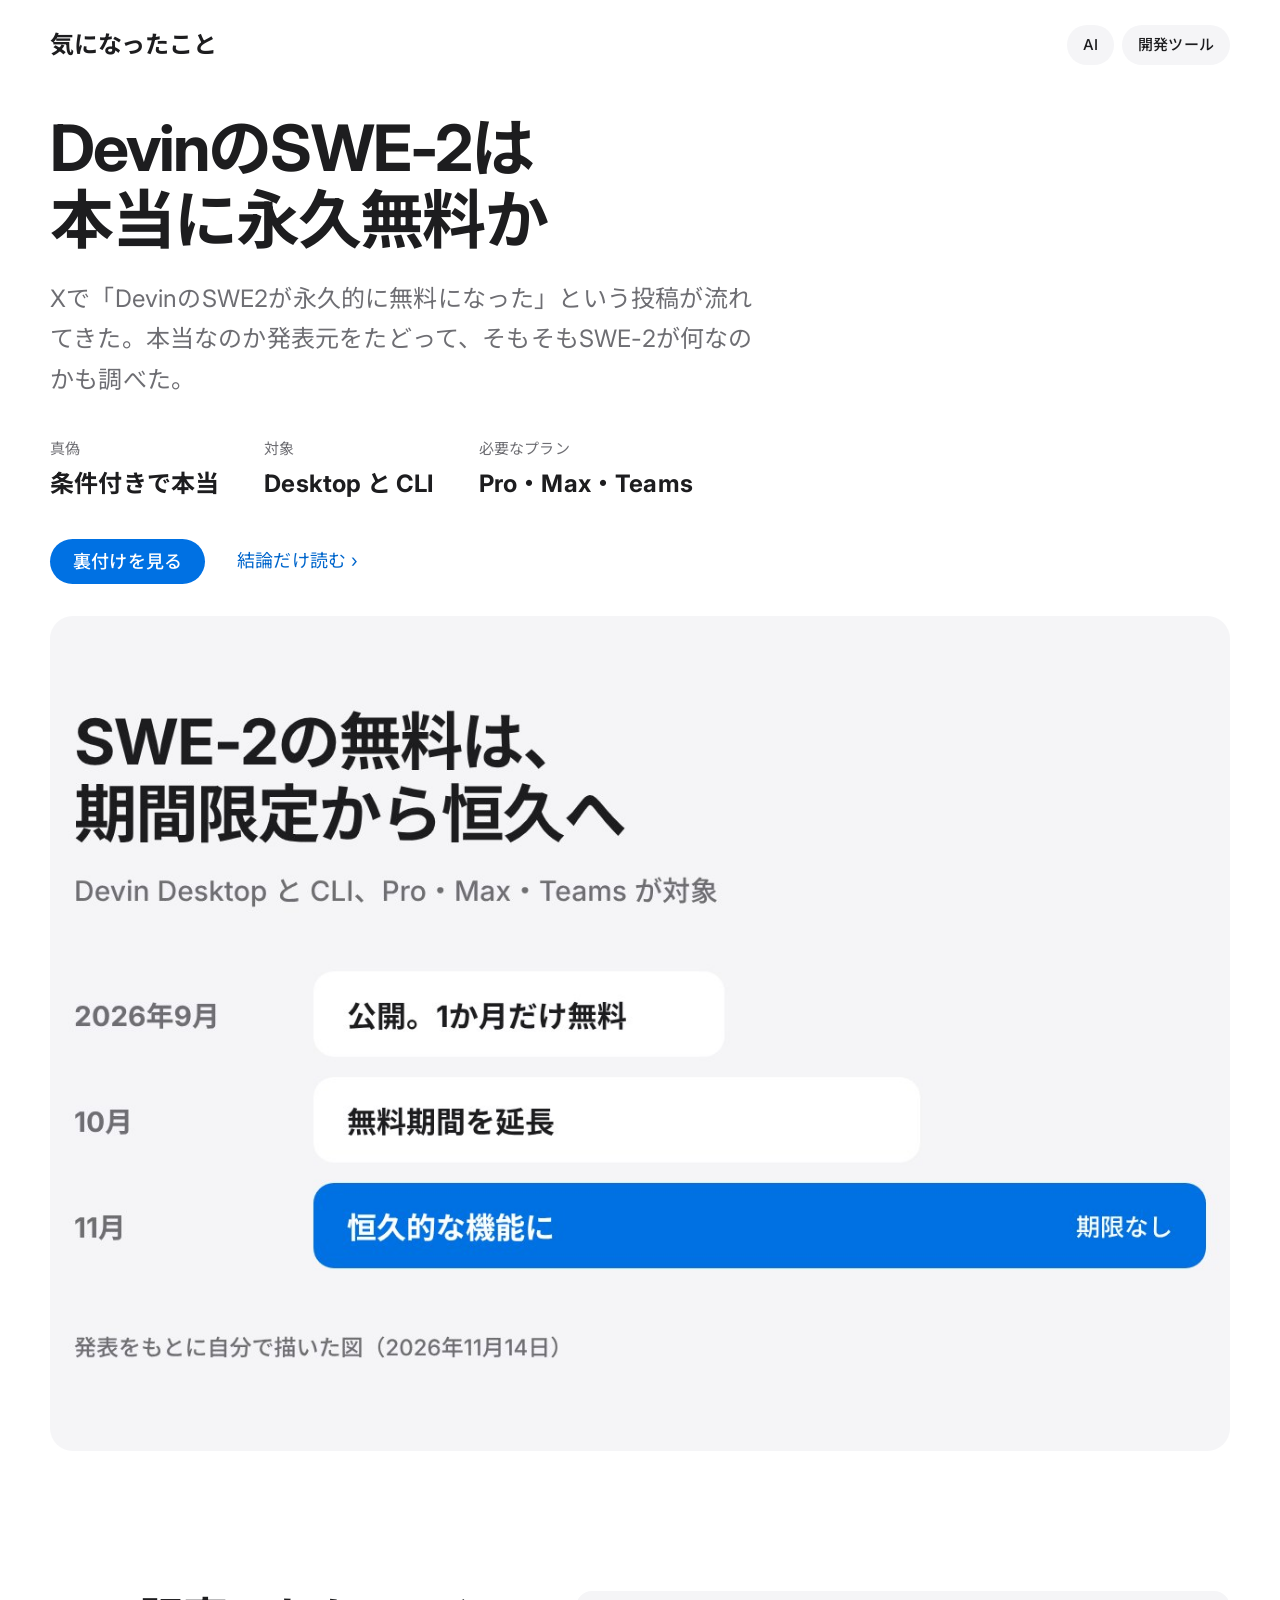
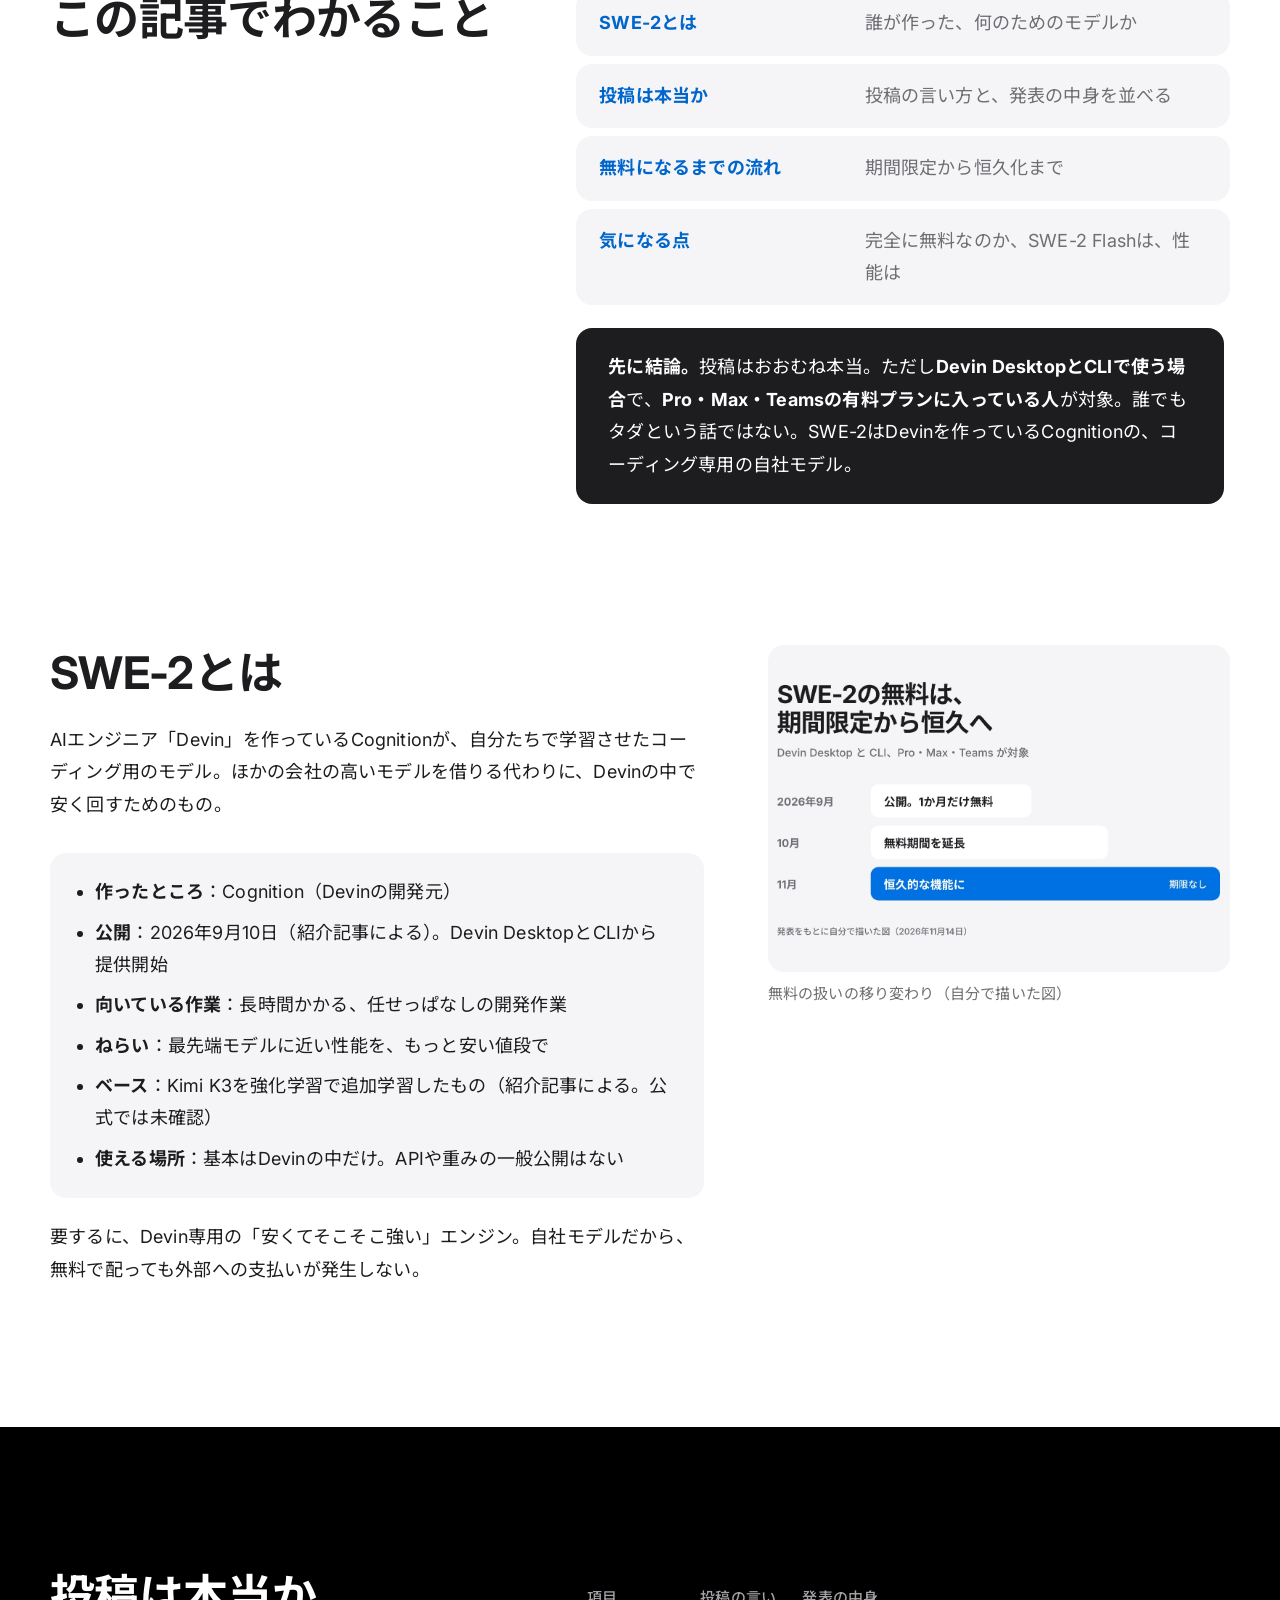
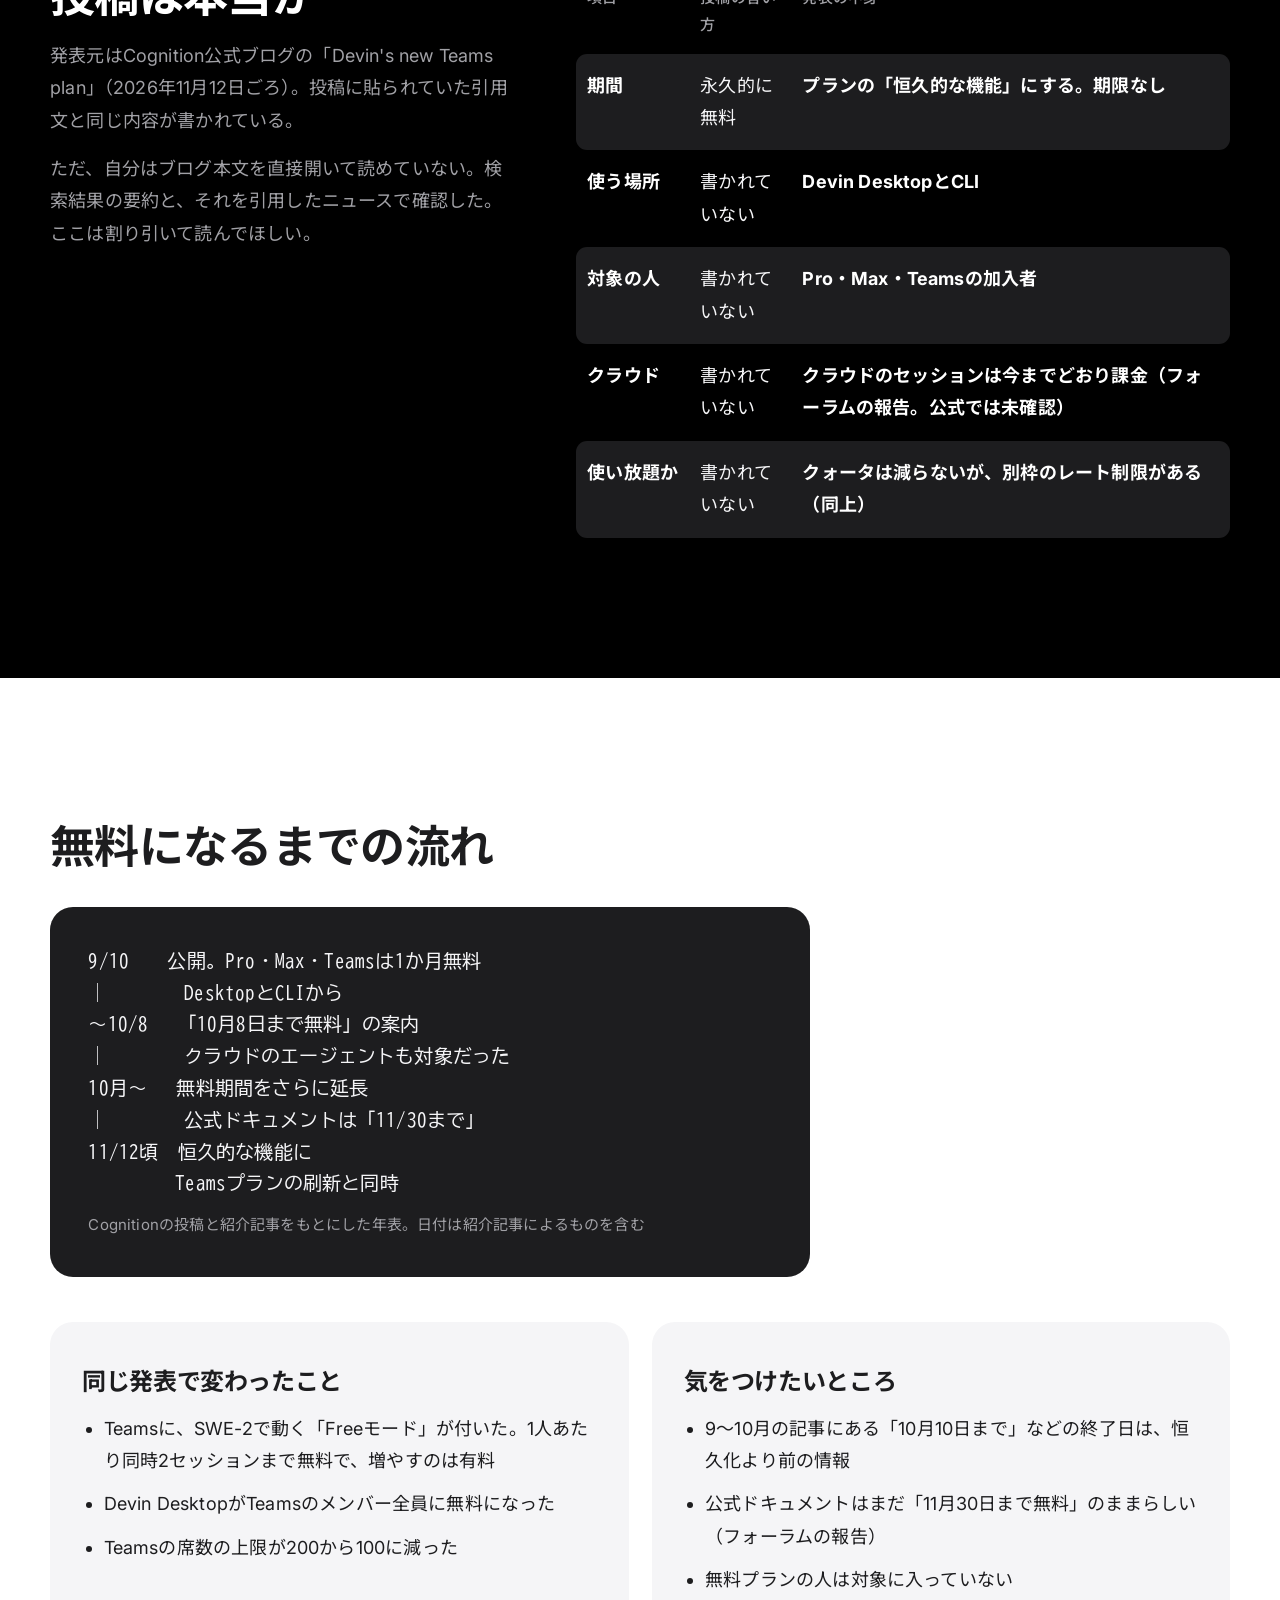
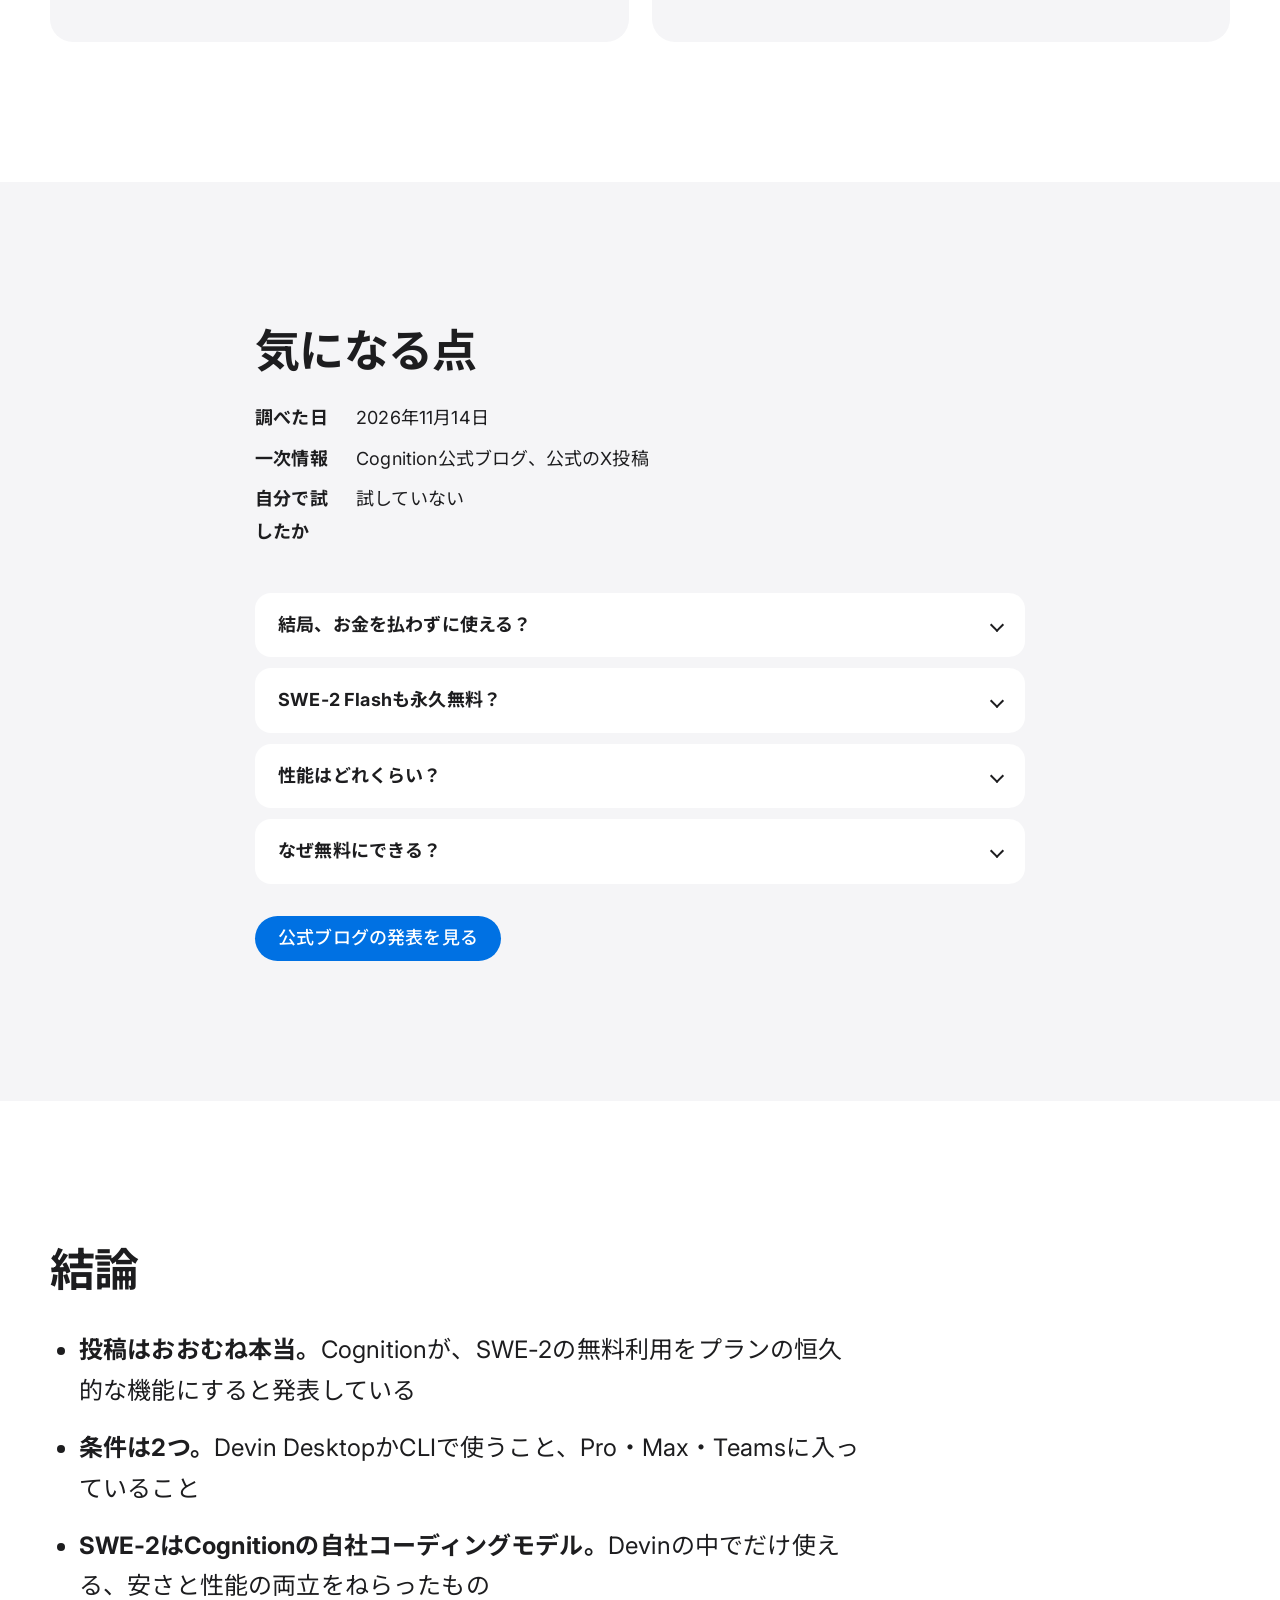
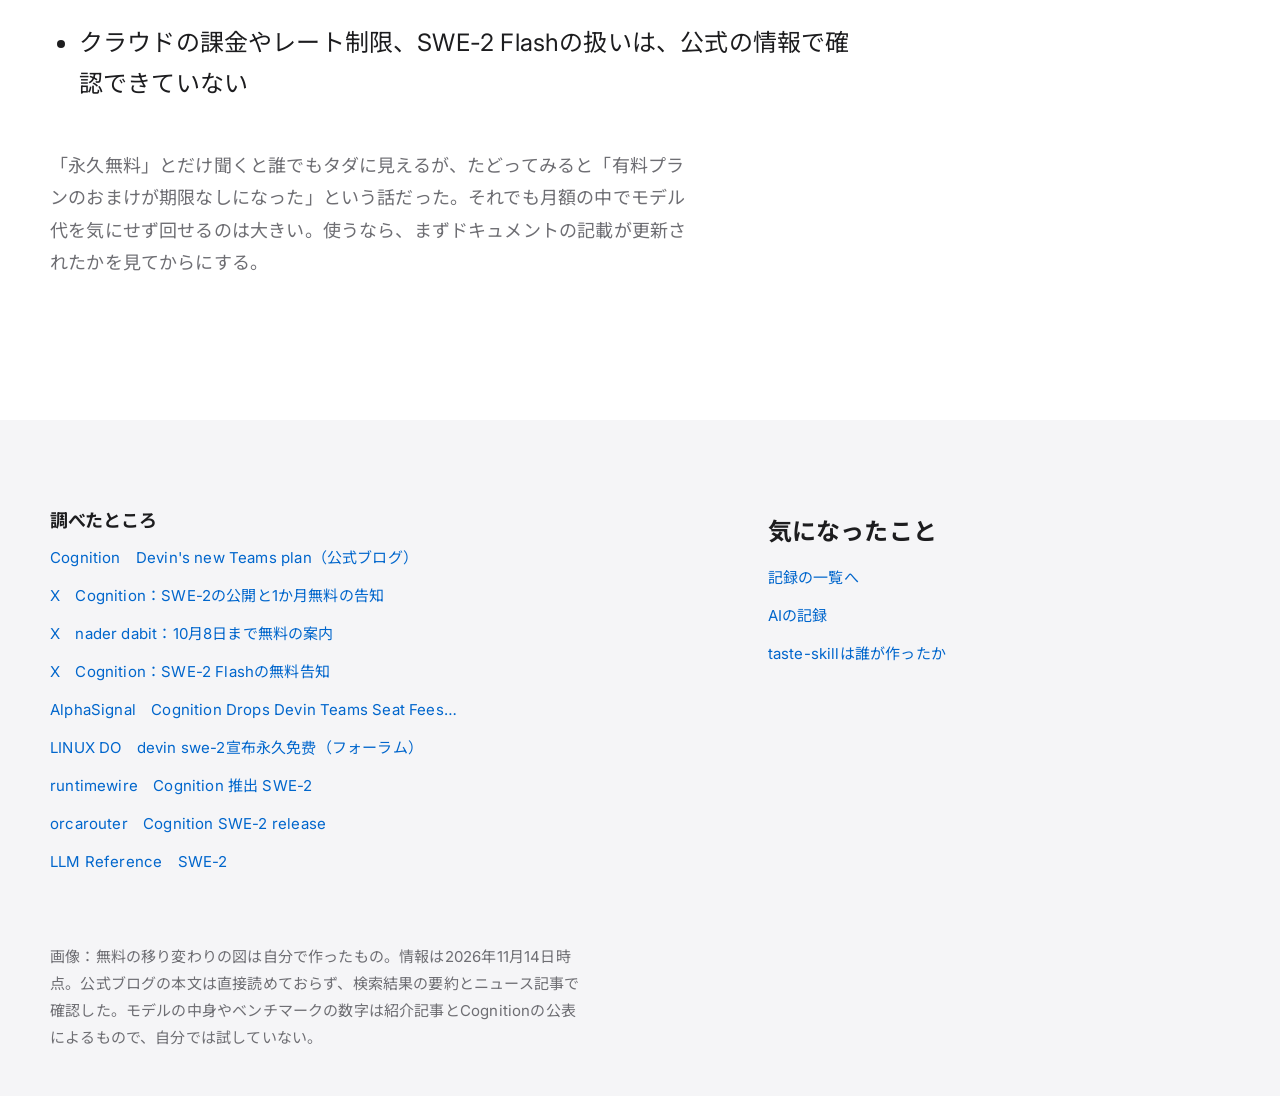
==== site/posts/devin-swe-2/index.html @ 04cd4d3e "Add entry: is Devin's SWE-2 really free forever Co-Authored-By: Claude Fable 5.2 <noreply@anthropic." ====
<!doctype html>
<html lang="ja">
<head>
<meta charset="utf-8">
<meta name="viewport" content="width=device-width, initial-scale=1">
<title>DevinのSWE-2は本当に永久無料か ｜ 気になったこと</title>
<meta name="description" content="「DevinのSWE-2が永久的に無料になった」という投稿を見たので、発表元をたどって裏付けを取り、SWE-2が何なのかを調べた記録。">
<link rel="preconnect" href="https://fonts.googleapis.com">
<link rel="preconnect" href="https://fonts.gstatic.com" crossorigin>
<link href="https://fonts.googleapis.com/css2?family=BIZ+UDGothic&family=Inter:wght@400;500;700&family=Noto+Sans+JP:wght@400;500;700&display=swap" rel="stylesheet">
<link rel="stylesheet" href="../../css/site.css">
<link rel="stylesheet" href="../../css/article.css">
<link rel="stylesheet" href="post.css">
<script>document.documentElement.classList.add('js')</script>
</head>
<body>

<header class="hero">
  <img class="hero-photo" src="../../img/devin-swe-2/timeline.jpg" width="1440" height="900" alt="SWE-2の無料が、9月の1か月限定、10月の延長、11月の恒久化へと変わった流れの図">
  <div class="hero-card">
    <div class="hero-top">
      <a class="hero-home" href="../../">気になったこと</a>
      <ul class="tags" aria-label="タグ">
        <li><a class="tag" href="../../?tag=AI">AI</a></li>
        <li><a class="tag" href="../../?tag=開発ツール">開発ツール</a></li>
      </ul>
    </div>
    <h1>DevinのSWE-2は本当に永久無料か</h1>
    <p class="hero-lead">Xで「DevinのSWE2が永久的に無料になった」という投稿が流れてきた。本当なのか発表元をたどって、そもそもSWE-2が何なのかも調べた。</p>
    <dl class="hero-facts">
      <div><dt>真偽</dt><dd>条件付きで本当</dd></div>
      <div><dt>対象</dt><dd>Desktop と CLI</dd></div>
      <div><dt>必要なプラン</dt><dd>Pro・Max・Teams</dd></div>
    </dl>
    <div class="hero-foot">
      <a class="btn" href="#check-h">裏付けを見る</a>
      <a href="#conclusion">結論だけ読む</a>
    </div>
  </div>
</header>

<main>

<section class="learn wrap" aria-labelledby="learn-h">
  <h2 id="learn-h" class="rise">この記事でわかること</h2>
  <div class="learn-body">
    <ul class="learn-list">
      <li class="rise" style="--i:1"><a href="#what-h">SWE-2とは</a><span>誰が作った、何のためのモデルか</span></li>
      <li class="rise" style="--i:2"><a href="#check-h">投稿は本当か</a><span>投稿の言い方と、発表の中身を並べる</span></li>
      <li class="rise" style="--i:3"><a href="#history-h">無料になるまでの流れ</a><span>期間限定から恒久化まで</span></li>
      <li class="rise" style="--i:4"><a href="#faq-h">気になる点</a><span>完全に無料なのか、SWE-2 Flashは、性能は</span></li>
    </ul>
    <p class="learn-short rise" style="--i:3"><strong>先に結論。</strong>投稿はおおむね本当。ただし<strong>Devin DesktopとCLIで使う場合</strong>で、<strong>Pro・Max・Teamsの有料プランに入っている人</strong>が対象。誰でもタダという話ではない。SWE-2はDevinを作っているCognitionの、コーディング専用の自社モデル。</p>
  </div>
</section>

<section class="intro wrap" aria-labelledby="what-h">
  <div class="intro-text">
    <h2 id="what-h" class="rise">SWE-2とは</h2>
    <p class="rise" style="--i:1">AIエンジニア「Devin」を作っているCognitionが、自分たちで学習させたコーディング用のモデル。ほかの会社の高いモデルを借りる代わりに、Devinの中で安く回すためのもの。</p>
    <ul class="intro-points rise" style="--i:2">
      <li><strong>作ったところ</strong>：Cognition（Devinの開発元）</li>
      <li><strong>公開</strong>：2026年9月10日（紹介記事による）。Devin DesktopとCLIから提供開始</li>
      <li><strong>向いている作業</strong>：長時間かかる、任せっぱなしの開発作業</li>
      <li><strong>ねらい</strong>：最先端モデルに近い性能を、もっと安い値段で</li>
      <li><strong>ベース</strong>：Kimi K3を強化学習で追加学習したもの（紹介記事による。公式では未確認）</li>
      <li><strong>使える場所</strong>：基本はDevinの中だけ。APIや重みの一般公開はない</li>
    </ul>
    <p class="rise" style="--i:3">要するに、Devin専用の「安くてそこそこ強い」エンジン。自社モデルだから、無料で配っても外部への支払いが発生しない。</p>
  </div>
  <figure class="intro-plates">
    <div class="plate rise" style="--i:2">
      <img src="../../img/devin-swe-2/timeline.jpg" width="1440" height="900" alt="9月に1か月限定で無料、10月に延長、11月に恒久的な機能になった流れ" loading="lazy" decoding="async">
      <figcaption>無料の扱いの移り変わり（自分で描いた図）</figcaption>
    </div>
  </figure>
</section>

<section class="changes" aria-labelledby="check-h">
  <div class="wrap changes-inner">
    <div class="changes-head">
      <h2 id="check-h" class="rise">投稿は本当か</h2>
      <p class="rise" style="--i:1">発表元はCognition公式ブログの「Devin's new Teams plan」（2026年11月12日ごろ）。投稿に貼られていた引用文と同じ内容が書かれている。</p>
      <p class="rise" style="--i:2">ただ、自分はブログ本文を直接開いて読めていない。検索結果の要約と、それを引用したニュースで確認した。ここは割り引いて読んでほしい。</p>
    </div>
    <table class="diff stack">
      <caption class="visually-hidden">投稿の言い方と、発表の中身の比較</caption>
      <thead><tr><th scope="col">項目</th><th scope="col">投稿の言い方</th><th scope="col">発表の中身</th></tr></thead>
      <tbody>
        <tr><th scope="row">期間</th><td data-label="投稿の言い方">永久的に無料</td><td data-label="発表の中身">プランの「恒久的な機能」にする。期限なし</td></tr>
        <tr><th scope="row">使う場所</th><td data-label="投稿の言い方">書かれていない</td><td data-label="発表の中身">Devin DesktopとCLI</td></tr>
        <tr><th scope="row">対象の人</th><td data-label="投稿の言い方">書かれていない</td><td data-label="発表の中身">Pro・Max・Teamsの加入者</td></tr>
        <tr><th scope="row">クラウド</th><td data-label="投稿の言い方">書かれていない</td><td data-label="発表の中身">クラウドのセッションは今までどおり課金（フォーラムの報告。公式では未確認）</td></tr>
        <tr><th scope="row">使い放題か</th><td data-label="投稿の言い方">書かれていない</td><td data-label="発表の中身">クォータは減らないが、別枠のレート制限がある（同上）</td></tr>
      </tbody>
    </table>
  </div>
</section>

<section class="verdict wrap" aria-labelledby="history-h">
  <h2 id="history-h" class="rise">無料になるまでの流れ</h2>
  <figure class="flow rise" style="--i:1">
<pre aria-label="SWE-2の無料の流れ。2026年9月10日に公開され、Pro・Max・Teams向けに1か月無料。その後10月8日まで無料と案内され、さらに延長。11月12日ごろ、Teamsプランの刷新と一緒に恒久的な機能になった。">9/10　　公開。Pro・Max・Teamsは1か月無料
│　　　　DesktopとCLIから
〜10/8　 「10月8日まで無料」の案内
│　　　　クラウドのエージェントも対象だった
10月〜　 無料期間をさらに延長
│　　　　公式ドキュメントは「11/30まで」
11/12頃　恒久的な機能に
　　　　 Teamsプランの刷新と同時</pre>
    <figcaption>Cognitionの投稿と紹介記事をもとにした年表。日付は紹介記事によるものを含む</figcaption>
  </figure>
  <div class="verdict-cols">
    <div class="verdict-col rise" style="--i:1">
      <h3>同じ発表で変わったこと</h3>
      <ul>
        <li>Teamsに、SWE-2で動く「Freeモード」が付いた。1人あたり同時2セッションまで無料で、増やすのは有料</li>
        <li>Devin DesktopがTeamsのメンバー全員に無料になった</li>
        <li>Teamsの席数の上限が200から100に減った</li>
      </ul>
    </div>
    <div class="verdict-col rise" style="--i:2">
      <h3>気をつけたいところ</h3>
      <ul>
        <li>9〜10月の記事にある「10月10日まで」などの終了日は、恒久化より前の情報</li>
        <li>公式ドキュメントはまだ「11月30日まで無料」のままらしい（フォーラムの報告）</li>
        <li>無料プランの人は対象に入っていない</li>
      </ul>
    </div>
  </div>
</section>

<section class="faq" aria-labelledby="faq-h">
  <div class="wrap faq-inner faq-solo">
    <div class="faq-left">
      <h2 id="faq-h" class="rise">気になる点</h2>
      <dl class="faq-facts rise" style="--i:1">
        <div><dt>調べた日</dt><dd>2026年11月14日</dd></div>
        <div><dt>一次情報</dt><dd>Cognition公式ブログ、公式のX投稿</dd></div>
        <div><dt>自分で試したか</dt><dd>試していない</dd></div>
      </dl>
      <div class="qa">
        <details class="rise">
          <summary>結局、お金を払わずに使える？</summary>
          <p>使えない。Pro・Max・Teamsのどれかに入っている必要がある。「有料プランの中で、SWE-2を使う分は追加でかからない」という意味の無料。</p>
        </details>
        <details class="rise">
          <summary>SWE-2 Flashも永久無料？</summary>
          <p>確認できなかった。Cognitionの投稿では、SWE-2 Flashは「今月末まで無料」という期間限定の扱い。今回の恒久化に含まれるかどうかは書かれていない。</p>
        </details>
        <details class="rise">
          <summary>性能はどれくらい？</summary>
          <p>Cognitionの公表では、FrontierCode 1.1 Mainで50.0%、Terminal-Bench 4で27.3%。ただし自社で測った数字で、第三者の評価は見つからなかった。参考程度に見ている。</p>
        </details>
        <details class="rise">
          <summary>なぜ無料にできる？</summary>
          <p>ここは自分の推測。自社モデルなので他社に利用料を払わなくていいことと、DesktopやCLIを入口にして有料プランに入ってもらいたいこと、の2つだと思う。公式に理由が書かれているわけではない。</p>
        </details>
      </div>
      <a class="btn faq-btn" href="https://devin.ai/blog/devin-teams-plan" rel="noopener">公式ブログの発表を見る</a>
    </div>
  </div>
</section>

<section id="conclusion" class="conclusion wrap" aria-labelledby="conclusion-h">
  <h2 id="conclusion-h" class="rise">結論</h2>
  <ul class="conclusion-list">
    <li class="rise"><strong>投稿はおおむね本当。</strong>Cognitionが、SWE-2の無料利用をプランの恒久的な機能にすると発表している</li>
    <li class="rise" style="--i:1"><strong>条件は2つ。</strong>Devin DesktopかCLIで使うこと、Pro・Max・Teamsに入っていること</li>
    <li class="rise" style="--i:2"><strong>SWE-2はCognitionの自社コーディングモデル。</strong>Devinの中でだけ使える、安さと性能の両立をねらったもの</li>
    <li class="rise" style="--i:3">クラウドの課金やレート制限、SWE-2 Flashの扱いは、公式の情報で確認できていない</li>
  </ul>
  <p class="conclusion-close rise">「永久無料」とだけ聞くと誰でもタダに見えるが、たどってみると「有料プランのおまけが期限なしになった」という話だった。それでも月額の中でモデル代を気にせず回せるのは大きい。使うなら、まずドキュメントの記載が更新されたかを見てからにする。</p>
</section>

</main>

<footer class="back">
  <div class="back-card">
    <div class="back-msg">
      <h2>調べたところ</h2>
      <ul class="sources">
        <li><a href="https://devin.ai/blog/devin-teams-plan" rel="noopener">Cognition　Devin's new Teams plan（公式ブログ）</a></li>
        <li><a href="https://x.com/cognition/status/2098069247842812103" rel="noopener">X　Cognition：SWE-2の公開と1か月無料の告知</a></li>
        <li><a href="https://x.com/dabit3/status/2101684714318778414" rel="noopener">X　nader dabit：10月8日まで無料の案内</a></li>
        <li><a href="https://x.com/cognition/status/2118069629713305678" rel="noopener">X　Cognition：SWE-2 Flashの無料告知</a></li>
        <li><a href="https://alphasignal.ai/news/cognition-drops-devin-teams-seat-fees-and-adds-enterprise-controls" rel="noopener">AlphaSignal　Cognition Drops Devin Teams Seat Fees…</a></li>
        <li><a href="https://linux.do/t/topic/3169446" rel="noopener">LINUX DO　devin swe-2宣布永久免费（フォーラム）</a></li>
        <li><a href="https://runtimewire.com/zh/article/cognition-swe-2-coding-model-scott-wu" rel="noopener">runtimewire　Cognition 推出 SWE-2</a></li>
        <li><a href="https://www.orcarouter.ai/blog/cognition-swe-2-release" rel="noopener">orcarouter　Cognition SWE-2 release</a></li>
        <li><a href="https://www.llmreference.com/model/swe-2" rel="noopener">LLM Reference　SWE-2</a></li>
      </ul>
    </div>
    <div class="back-addr">
      <p class="back-sign">気になったこと</p>
      <ul class="back-links">
        <li><a href="../../">記録の一覧へ</a></li>
        <li><a href="../../?tag=AI">AIの記録</a></li>
        <li><a href="../taste-skill/">taste-skillは誰が作ったか</a></li>
      </ul>
    </div>
    <p class="imprint">画像：無料の移り変わりの図は自分で作ったもの。情報は2026年11月14日時点。公式ブログの本文は直接読めておらず、検索結果の要約とニュース記事で確認した。モデルの中身やベンチマークの数字は紹介記事とCognitionの公表によるもので、自分では試していない。</p>
  </div>
</footer>

<script src="../../js/rise.js"></script>
</body>
</html>
---- site/css/site.css ----
/* 気になったこと — 全ページ共通
   視認性が最優先。比率はすべて白銀比（1 : √2 ≒ 1.414）で刻む。
   雰囲気はApple寄り：白と薄いグレーの面、黒い帯、青いボタン、余白で区切る。 */

:root {
  --bg: #ffffff;
  --surface: #f5f5f7;
  --paper: #ffffff;
  --line: #d2d2d7;
  --ink: #1d1d1f;
  --muted: #6e6e73;
  --accent: #0071e3;
  --accent-ink: #ffffff;
  --accent-deep: #0062c4;
  --link: #0066cc;
  --night: #000000;
  --night-2: #1d1d1f;
  --night-ink: #f5f5f7;
  --night-muted: #a1a1a6;

  --font-display: -apple-system, BlinkMacSystemFont, "Inter", "Hiragino Sans", "Hiragino Kaku Gothic ProN", "Noto Sans JP", system-ui, sans-serif;
  --font-text: -apple-system, BlinkMacSystemFont, "Inter", "Hiragino Sans", "Hiragino Kaku Gothic ProN", "Noto Sans JP", "Yu Gothic UI", system-ui, sans-serif;

  /* 白銀比の刻み：8・11・16・23・32・45・64・90・128・181 */
  --s1: 8px; --s2: 11px; --s3: 16px; --s4: 23px; --s5: 32px;
  --s6: 45px; --s7: 64px; --s8: 90px; --s9: 128px; --s10: 181px;

  /* 文字も白銀比。本文17〜18px、見出しは本文の√2倍ずつ */
  --step-small: 0.9375rem;
  --step-body: clamp(1.0625rem, 1rem + 0.2vw, 1.125rem);
  --step-lead: clamp(1.25rem, 1.15rem + 0.45vw, 1.5rem);
  --step-head: clamp(1.75rem, 1.3rem + 1.9vw, 2.8125rem);
  --step-display: clamp(2.25rem, 1.2rem + 4.2vw, 4rem);

  --margin: clamp(16px, 4vw, 45px);
  --gap-section: clamp(90px, 11vw, 181px);
  --radius: 23px;
  --radius-s: 16px;
  --measure: 36em;
  --max: 1180px;

  --ratio: 1.414 / 1;
  --ratio-tall: 1 / 1.414;
  --ease: cubic-bezier(.25, .1, .25, 1);
}

*, *::before, *::after { box-sizing: border-box; }
html { -webkit-text-size-adjust: 100%; scroll-behavior: smooth; }
body {
  margin: 0;
  background: var(--bg);
  color: var(--ink);
  font-family: var(--font-text);
  font-size: var(--step-body);
  line-height: 1.8;
  letter-spacing: 0.01em;
  -webkit-font-smoothing: antialiased;
  text-rendering: optimizeLegibility;
}
img { display: block; max-width: 100%; height: auto; }
a { color: var(--link); text-decoration: none; }
a:hover { text-decoration: underline; text-underline-offset: 0.2em; }
:focus-visible { outline: 3px solid var(--accent); outline-offset: 3px; border-radius: 4px; }
::selection { background: #b3d7ff; color: var(--ink); }
h1, h2, h3 {
  font-family: var(--font-display);
  font-weight: 700;
  letter-spacing: -0.015em;
  line-height: 1.25;
  margin: 0;
  text-wrap: balance;
}
p { margin: 0; }
code { font-size: .9em; background: var(--surface); border-radius: 6px; padding: 1px 6px; overflow-wrap: anywhere; }
.num { font-family: var(--font-display); font-variant-numeric: tabular-nums; letter-spacing: -0.01em; }

/* frame */
.wrap { padding-inline: var(--margin); max-width: calc(var(--max) + var(--margin) * 2); margin-inline: auto; }

/* button: Appleの青い角丸 */
.btn {
  display: inline-flex; align-items: center; justify-content: center;
  min-height: 45px; padding: 0 var(--s4);
  border: 0; border-radius: 999px;
  background: var(--accent); color: var(--accent-ink);
  font: 500 var(--step-body)/1 var(--font-text);
  text-decoration: none; cursor: pointer;
  transition: background-color .2s var(--ease), transform .2s var(--ease);
}
.btn:hover { background: var(--accent-deep); color: var(--accent-ink); text-decoration: none; }
.btn:active { transform: scale(.97); }

/* tags */
.tag {
  display: inline-flex; align-items: center; min-height: 40px; padding: 0 var(--s3);
  border: 0; border-radius: 999px;
  background: var(--surface); color: var(--ink);
  font: 500 var(--step-small)/1 var(--font-text);
  text-decoration: none; cursor: pointer;
  transition: background-color .2s var(--ease), color .2s var(--ease), transform .2s var(--ease);
}
.tag:hover { background: #e8e8ed; color: var(--ink); text-decoration: none; }
.tag:active { transform: scale(.96); }
.tag[aria-pressed="true"] { background: var(--ink); color: #ffffff; }
.tags { display: flex; flex-wrap: wrap; gap: var(--s1); list-style: none; margin: 0; padding: 0; }

/* entrance (content stays visible without script) */
.js .rise { opacity: 0; transform: translateY(23px); transition: opacity .8s var(--ease), transform .8s var(--ease); transition-delay: calc(var(--i, 0) * 80ms); }
.js .rise.in { opacity: 1; transform: none; }
@media (prefers-reduced-motion: reduce) {
  html { scroll-behavior: auto; }
  .js .rise { opacity: 1; transform: none; transition: none; }
  * { animation: none !important; }
}
---- site/css/article.css ----
/* 記事ページ共通。白い面と薄いグレーの帯を交互に置き、山場だけ黒い帯にする。
   段組みは 1 : √2、写真は √2 : 1 か 1 : √2。 */

.visually-hidden { position: absolute; width: 1px; height: 1px; overflow: hidden; clip: rect(0 0 0 0); white-space: nowrap; }

/* ===== hero：見出しが先、写真はその下に大きく ===== */
.hero {
  display: flex; flex-direction: column; gap: var(--s5);
  max-width: calc(var(--max) + var(--margin) * 2); margin-inline: auto;
  padding: var(--s4) var(--margin) 0;
}
.hero-card { display: flex; flex-direction: column; gap: var(--s4); }
.hero-photo {
  order: 2; width: 100%; aspect-ratio: var(--ratio); object-fit: cover;
  border-radius: var(--radius); background: var(--surface);
}
.hero-top { display: flex; flex-wrap: wrap; justify-content: space-between; align-items: center; gap: var(--s2); padding-bottom: var(--s4); }
.hero-home { font-family: var(--font-display); font-weight: 700; font-size: var(--step-lead); color: var(--ink); letter-spacing: -0.01em; }
.hero-home:hover { text-decoration: none; color: var(--link); }
.hero h1 { font-size: var(--step-display); line-height: 1.12; letter-spacing: -0.03em; max-width: 14em; }
.hero-lead { font-size: var(--step-lead); line-height: 1.7; max-width: 30em; color: var(--muted); }
.hero-facts { display: flex; flex-wrap: wrap; gap: var(--s3) var(--s6); margin: var(--s2) 0 0; }
.hero-facts dt { font-size: var(--step-small); color: var(--muted); }
.hero-facts dd { margin: 0; font-size: var(--step-lead); font-weight: 700; }
.hero-foot { display: flex; flex-wrap: wrap; align-items: center; gap: var(--s3) var(--s5); margin-top: var(--s2); }
.hero-foot a:not(.btn) { font-size: var(--step-body); }
.hero-foot a:not(.btn)::after { content: " ›"; }

/* ===== この記事でわかること ===== */
.learn { padding-top: var(--gap-section); display: grid; grid-template-columns: minmax(0, 1fr) minmax(0, 1.414fr); gap: var(--s5) var(--s7); align-items: start; }
.learn h2 { font-size: var(--step-head); }
.learn-list { list-style: none; margin: 0; padding: 0; display: grid; gap: var(--s1); }
.learn-list li { display: grid; grid-template-columns: minmax(0, 1fr) minmax(0, 1.414fr); gap: 4px var(--s4); padding: var(--s3) var(--s4); background: var(--surface); border-radius: var(--radius-s); }
.learn-list a { font-weight: 700; font-size: var(--step-body); }
.learn-list span { align-self: center; color: var(--muted); }
.learn-short { margin-top: var(--s4); padding: var(--s4) var(--s5); background: var(--ink); color: #ffffff; border-radius: var(--radius-s); max-width: var(--measure); }

/* ===== 見出しの大きさ（全セクション共通） ===== */
.intro h2, .prices h2, .changes h2, .verdict h2, .faq h2, .conclusion h2, .estimate h2, .body-figure h2, .pro h2 { font-size: var(--step-head); }

/* ===== intro ===== */
.intro {
  display: grid; grid-template-columns: minmax(0, 1.414fr) minmax(0, 1fr); gap: var(--s7);
  padding-block: var(--gap-section) 0; align-items: start;
}
.intro-text > * + * { margin-top: var(--s4); }
.intro-text p { max-width: var(--measure); }
.intro-points { margin: var(--s5) 0 0; padding: var(--s4) var(--s5) var(--s4) var(--s6); background: var(--surface); border-radius: var(--radius-s); line-height: 1.8; }
.intro-points li + li { margin-top: var(--s1); }
.intro-plates { margin: 0; display: grid; gap: var(--s4); }
.plate img { width: 100%; border-radius: var(--radius-s); aspect-ratio: var(--ratio); object-fit: cover; background: var(--surface); }
.plate figcaption { margin-top: var(--s1); font-size: var(--step-small); color: var(--muted); }

/* ===== 見積もり（グレーの帯） ===== */
.estimate { margin-top: var(--gap-section); background: var(--surface); padding-block: var(--gap-section); }
.estimate-inner { display: grid; grid-template-columns: minmax(0, 1.414fr) minmax(320px, 1fr); gap: var(--s7); align-items: start; }
.estimate-note { margin-top: var(--s3); max-width: var(--measure); }
.config { margin-top: var(--s6); display: grid; gap: var(--s5); }
.config fieldset { border: 0; margin: 0; padding: 0; }
.config legend { font-weight: 700; margin-bottom: var(--s2); padding: 0; }
.choices { display: flex; flex-wrap: wrap; gap: var(--s2); }
.choices label { position: relative; }
.choices input { position: absolute; opacity: 0; inset: 0; width: 100%; height: 100%; margin: 0; cursor: pointer; }
.choices span {
  display: flex; flex-direction: column; justify-content: center;
  min-height: 64px; padding: var(--s2) var(--s4);
  background: #ffffff; border-radius: var(--radius-s);
  box-shadow: inset 0 0 0 1px var(--line);
  font-weight: 700; line-height: 1.4;
  transition: box-shadow .2s var(--ease), transform .2s var(--ease);
}
.choices small { font-weight: 400; font-size: var(--step-small); color: var(--muted); }
.choices label:hover span { box-shadow: inset 0 0 0 1px var(--muted); }
.choices input:checked + span { box-shadow: inset 0 0 0 2px var(--accent); }
.choices input:focus-visible + span { outline: 3px solid var(--accent); outline-offset: 3px; }
.choices input:active + span { transform: scale(.98); }
.choices input:disabled + span { opacity: .4; }
.total { margin-top: var(--s8); }
.total-lead { margin-bottom: var(--s3); max-width: var(--measure); }
.total-figure { font-size: clamp(3.5rem, 1.5rem + 7vw, 7.95rem); line-height: 1; letter-spacing: -0.04em; font-weight: 700; }
.total-figure .yen { font-family: var(--font-text); font-size: .3em; letter-spacing: 0; margin-left: .15em; }
.total-caption { margin-top: var(--s3); }

.slip {
  position: sticky; top: var(--s4);
  background: #ffffff; padding: var(--s5) var(--s5) var(--s6);
  border-radius: var(--radius) var(--radius) 0 0;
  clip-path: polygon(0 0, 100% 0, 100% calc(100% - 11px),
    95% 100%, 90% calc(100% - 11px), 85% 100%, 80% calc(100% - 11px), 75% 100%, 70% calc(100% - 11px),
    65% 100%, 60% calc(100% - 11px), 55% 100%, 50% calc(100% - 11px), 45% 100%, 40% calc(100% - 11px),
    35% 100%, 30% calc(100% - 11px), 25% 100%, 20% calc(100% - 11px), 15% 100%, 10% calc(100% - 11px),
    5% 100%, 0 calc(100% - 11px));
}
.slip-title { font-size: var(--step-lead); }
.slip-date { font-size: var(--step-small); color: var(--muted); margin-top: 4px; }
.slip-table { width: 100%; border-collapse: collapse; margin-top: var(--s4); }
.slip-table th, .slip-table td { padding: var(--s2) 0; vertical-align: top; text-align: left; font-weight: 400; }
.slip-table td { text-align: right; white-space: nowrap; padding-left: var(--s2); }
.slip-table tbody tr + tr th, .slip-table tbody tr + tr td { border-top: 1px solid var(--line); }
.slip-table th small { display: block; color: var(--muted); font-size: var(--step-small); }
.slip-table .est { display: inline-block; margin-left: 6px; padding: 0 8px; border-radius: 999px; background: var(--surface); font-size: .8rem; color: var(--ink); }
.slip-table tfoot th, .slip-table tfoot td { background: var(--ink); color: #ffffff; font-weight: 700; padding: var(--s3) var(--s2); }
.slip-table tfoot th { border-radius: var(--radius-s) 0 0 var(--radius-s); }
.slip-table tfoot td { font-size: var(--step-lead); border-radius: 0 var(--radius-s) var(--radius-s) 0; }
.slip-foot { margin-top: var(--s4); font-size: var(--step-small); color: var(--muted); }

/* ===== 価格表（メニュー） ===== */
.prices { display: grid; grid-template-columns: minmax(0, 1fr) minmax(0, 1.414fr); gap: var(--s7); padding-top: var(--gap-section); }
.prices-head > * + * { margin-top: var(--s3); }
.prices-photo { margin-top: var(--s5); aspect-ratio: var(--ratio-tall); object-fit: cover; object-position: top; border-radius: var(--radius); width: 100%; background: var(--surface); }
.menu { display: grid; grid-template-columns: 1fr 1fr; gap: var(--s4); align-content: start; }
.menu-group { padding: var(--s5); background: var(--surface); border-radius: var(--radius); }
.menu-group h3 { font-size: var(--step-lead); }
.menu-group ul { list-style: none; margin: var(--s3) 0 0; padding: 0; display: grid; gap: var(--s4); }
.menu-group .row { display: flex; justify-content: space-between; align-items: baseline; gap: var(--s3); font-weight: 700; }
.menu-group .row .num { font-size: 1.1em; white-space: nowrap; }
.menu-group p { color: var(--muted); font-size: var(--step-small); }

/* ===== 山場：黒い帯 ===== */
.changes { margin-top: var(--gap-section); background: var(--night); color: var(--night-ink); padding-block: var(--gap-section); }
.changes a { color: #2997ff; }
.changes-inner { display: grid; grid-template-columns: minmax(0, 1fr) minmax(0, 1.414fr); gap: var(--s7); align-items: start; }
.changes-head > * + * { margin-top: var(--s3); }
.changes-head p { color: var(--night-muted); }
.changes-head h2 { color: #ffffff; }
.changes-photo { margin-top: var(--s5); border-radius: var(--radius-s); width: 100%; aspect-ratio: var(--ratio); object-fit: cover; }
.changes .changes-cap { font-size: var(--step-small); margin-top: var(--s1); }
.diff { width: 100%; border-collapse: separate; border-spacing: 0; }
.diff th, .diff td { text-align: left; padding: var(--s3) var(--s2); vertical-align: top; }
.diff thead th { font-size: var(--step-small); font-weight: 500; color: var(--night-muted); }
.diff tbody tr:nth-child(odd) th, .diff tbody tr:nth-child(odd) td { background: var(--night-2); }
.diff tbody tr:nth-child(odd) th { border-radius: var(--s2) 0 0 var(--s2); }
.diff tbody tr:nth-child(odd) td:last-child { border-radius: 0 var(--s2) var(--s2) 0; }
.diff tbody th { font-weight: 700; white-space: nowrap; color: #ffffff; }
.diff td:last-child { font-weight: 700; color: #ffffff; }

/* ===== 図 ===== */
.body-figure { padding-top: var(--gap-section); display: grid; grid-template-columns: minmax(0, 1fr) minmax(0, 1.414fr); gap: var(--s7); align-items: center; }
.body-text > * + * { margin-top: var(--s4); }
.body-text ul { padding-left: 1.2em; display: grid; gap: var(--s1); margin-bottom: 0; }
.body-text p { max-width: var(--measure); }
.drawing { margin: 0; background: var(--surface); border-radius: var(--radius); padding: clamp(16px, 3vw, 45px); }
.drawing svg { width: 100%; max-width: 560px; height: auto; display: block; margin-inline: auto; }
.drawing figcaption { margin-top: var(--s2); font-size: var(--step-small); color: var(--muted); }

/* ===== 比較表 ===== */
.pro { padding-top: var(--gap-section); }
.pro-lead, .pro-note { margin-top: var(--s3); max-width: var(--measure); }
.pro-note { color: var(--muted); }
.table-scroll { margin-top: var(--s5); overflow-x: auto; -webkit-overflow-scrolling: touch; }
.pro-table { width: 100%; min-width: 620px; border-collapse: separate; border-spacing: 0; }
.pro-table th, .pro-table td { text-align: left; padding: var(--s3) var(--s4); vertical-align: top; }
.pro-table thead th { font-weight: 500; font-size: var(--step-small); color: var(--muted); border-bottom: 1px solid var(--line); }
.pro-table tbody th, .pro-table tbody td { border-bottom: 1px solid var(--line); }
.pro-table tbody th { white-space: nowrap; font-weight: 700; }

/* ===== 判断フロー（AA） ===== */
.verdict { padding-top: var(--gap-section); }
.flow { margin: var(--s5) 0 0; background: var(--night-2); color: var(--night-ink); border-radius: var(--radius); padding: clamp(23px, 3vw, 45px); max-width: 760px; }
.flow pre { margin: 0; font-family: "BIZ UDGothic", monospace; font-size: clamp(0.9375rem, 0.85rem + 0.4vw, 1.25rem); line-height: 1.7; overflow-x: auto; }
.flow figcaption { margin-top: var(--s2); font-size: var(--step-small); color: var(--night-muted); }
.verdict-cols { margin-top: var(--s6); display: grid; grid-template-columns: 1fr 1fr; gap: var(--s4); }
.verdict-col { background: var(--surface); border-radius: var(--radius); padding: var(--s6) var(--s5); }
.verdict-col h3 { font-size: var(--step-lead); }
.verdict-col ul { margin: var(--s3) 0 0; padding-left: 1.2em; display: grid; gap: var(--s2); }

/* ===== 気になる点（グレーの帯） ===== */
.faq { margin-top: var(--gap-section); background: var(--surface); padding-block: var(--gap-section); }
.faq-inner { display: grid; grid-template-columns: minmax(0, 1.414fr) minmax(0, 1fr); gap: var(--s7); }
.faq-facts { margin: var(--s4) 0 0; display: grid; gap: var(--s1); }
.faq-facts div { display: grid; grid-template-columns: 5em 1fr; gap: var(--s2); }
.faq-facts dt { font-weight: 700; }
.faq-facts dd { margin: 0; max-width: var(--measure); }
.qa { margin-top: var(--s6); display: grid; gap: var(--s2); }
.qa details { background: #ffffff; border-radius: var(--radius-s); }
.qa summary {
  list-style: none; cursor: pointer;
  display: flex; justify-content: space-between; align-items: center; gap: var(--s3);
  padding: var(--s3) var(--s4); font-weight: 700; min-height: 64px;
}
.qa summary::-webkit-details-marker { display: none; }
.qa summary::after {
  content: ""; flex: none; width: 10px; height: 10px;
  border-right: 2px solid currentColor; border-bottom: 2px solid currentColor;
  transform: rotate(45deg); transition: transform .3s var(--ease);
}
.qa details[open] summary::after { transform: rotate(-135deg) translate(-2px, -2px); }
.qa summary:hover { color: var(--link); }
.qa details p { padding: 0 var(--s4) var(--s4); max-width: var(--measure); }
.faq-btn { margin-top: var(--s5); }
.faq-photos { position: relative; align-self: start; }
.faq-tall { width: 100%; aspect-ratio: var(--ratio-tall); object-fit: cover; border-radius: var(--radius); }
.faq-square { position: absolute; left: calc(var(--s6) * -1); bottom: calc(var(--s6) * -1); width: 45%; aspect-ratio: 1; object-fit: cover; border-radius: var(--radius-s); border: 8px solid var(--surface); }

/* ===== 結論 ===== */
.conclusion { padding-block: var(--gap-section); }
.conclusion-list { margin: var(--s5) 0 0; padding-left: 1.2em; display: grid; gap: var(--s3); font-size: var(--step-lead); line-height: 1.7; max-width: 34em; }
.conclusion-close { margin-top: var(--s6); max-width: var(--measure); color: var(--muted); }

/* ===== フッター ===== */
.back { background: var(--surface); padding: var(--s8) var(--margin) var(--s6); }
.back-card {
  max-width: var(--max); margin-inline: auto;
  display: grid; grid-template-columns: minmax(0, 1.414fr) minmax(0, 1fr); gap: var(--s6) var(--s7);
  font-size: var(--step-small);
}
.back h2 { font-size: var(--step-body); }
.sources, .back-links { list-style: none; margin: var(--s2) 0 0; padding: 0; display: grid; gap: var(--s2); }
.back-addr { position: relative; padding-right: 110px; }
.stamp { position: absolute; top: 0; right: 0; width: 90px; aspect-ratio: var(--ratio-tall); object-fit: cover; object-position: top; border-radius: var(--s2); }
.back-sign { font-family: var(--font-display); font-weight: 700; font-size: var(--step-lead); }
.imprint { grid-column: 1 / -1; color: var(--muted); padding-top: var(--s4); max-width: var(--measure); }

/* ===== タブレット・スマホ ===== */
@media (max-width: 860px) {
  .hero { gap: var(--s5); }
  .hero-top { padding-bottom: var(--s4); }
  .hero-facts { flex-direction: column; gap: 4px; }
  .hero-facts div { display: flex; gap: var(--s3); align-items: baseline; }
  .hero-foot .btn { width: 100%; }
  .learn, .intro, .estimate-inner, .prices, .changes-inner, .body-figure, .faq-inner, .back-card { grid-template-columns: 1fr; }
  .learn-list li { grid-template-columns: 1fr; }
  .menu { grid-template-columns: 1fr; }
  .prices-photo { width: 60%; }
  .slip { position: static; }
  .total { margin-top: var(--s7); }
  .verdict-cols { grid-template-columns: 1fr; }
  .faq-photos { order: -1; margin-bottom: var(--s6); }
  .faq-tall { aspect-ratio: var(--ratio); }
  .faq-square { left: auto; right: -8px; bottom: calc(var(--s5) * -1); width: 38%; }
  .faq-btn { width: 100%; }
  .back { padding: var(--s7) var(--margin) var(--s5); }
}

/* 表はスマホで行ごとのまとまりに組み替える（横スクロールさせない） */
@media (max-width: 640px) {
  .pro-table { min-width: 0; }
  .pro-table thead, .diff.stack thead { position: absolute; width: 1px; height: 1px; overflow: hidden; clip: rect(0 0 0 0); }
  .pro-table, .pro-table tbody, .pro-table tr, .pro-table th, .pro-table td,
  .diff.stack, .diff.stack tbody, .diff.stack tr, .diff.stack th, .diff.stack td { display: block; }
  .pro-table tr { padding: var(--s3) 0; border-bottom: 1px solid var(--line); }
  .pro-table th, .pro-table td, .pro-table tbody th, .pro-table tbody td { padding: 2px 0; border: 0; }
  .pro-table tbody th { font-size: var(--step-lead); margin-bottom: 4px; }
  .pro-table td::before { content: attr(data-label) "："; color: var(--muted); }
  .diff.stack tr { padding: var(--s3) var(--s3); border-radius: var(--s2); }
  .diff.stack tbody tr:nth-child(odd) { background: var(--night-2); }
  .diff.stack th, .diff.stack td { padding: 2px 0; background: none !important; border-radius: 0 !important; }
  .diff.stack tbody th { font-size: var(--step-lead); margin-bottom: 4px; white-space: normal; }
  .diff.stack td::before { content: attr(data-label) "："; color: var(--night-muted); font-weight: 400; }
}
---- site/posts/devin-swe-2/post.css ----
/* この記事だけの調整 */
.faq-solo { grid-template-columns: minmax(0, 1fr); max-width: 860px; }
.back-addr { padding-right: 0; }
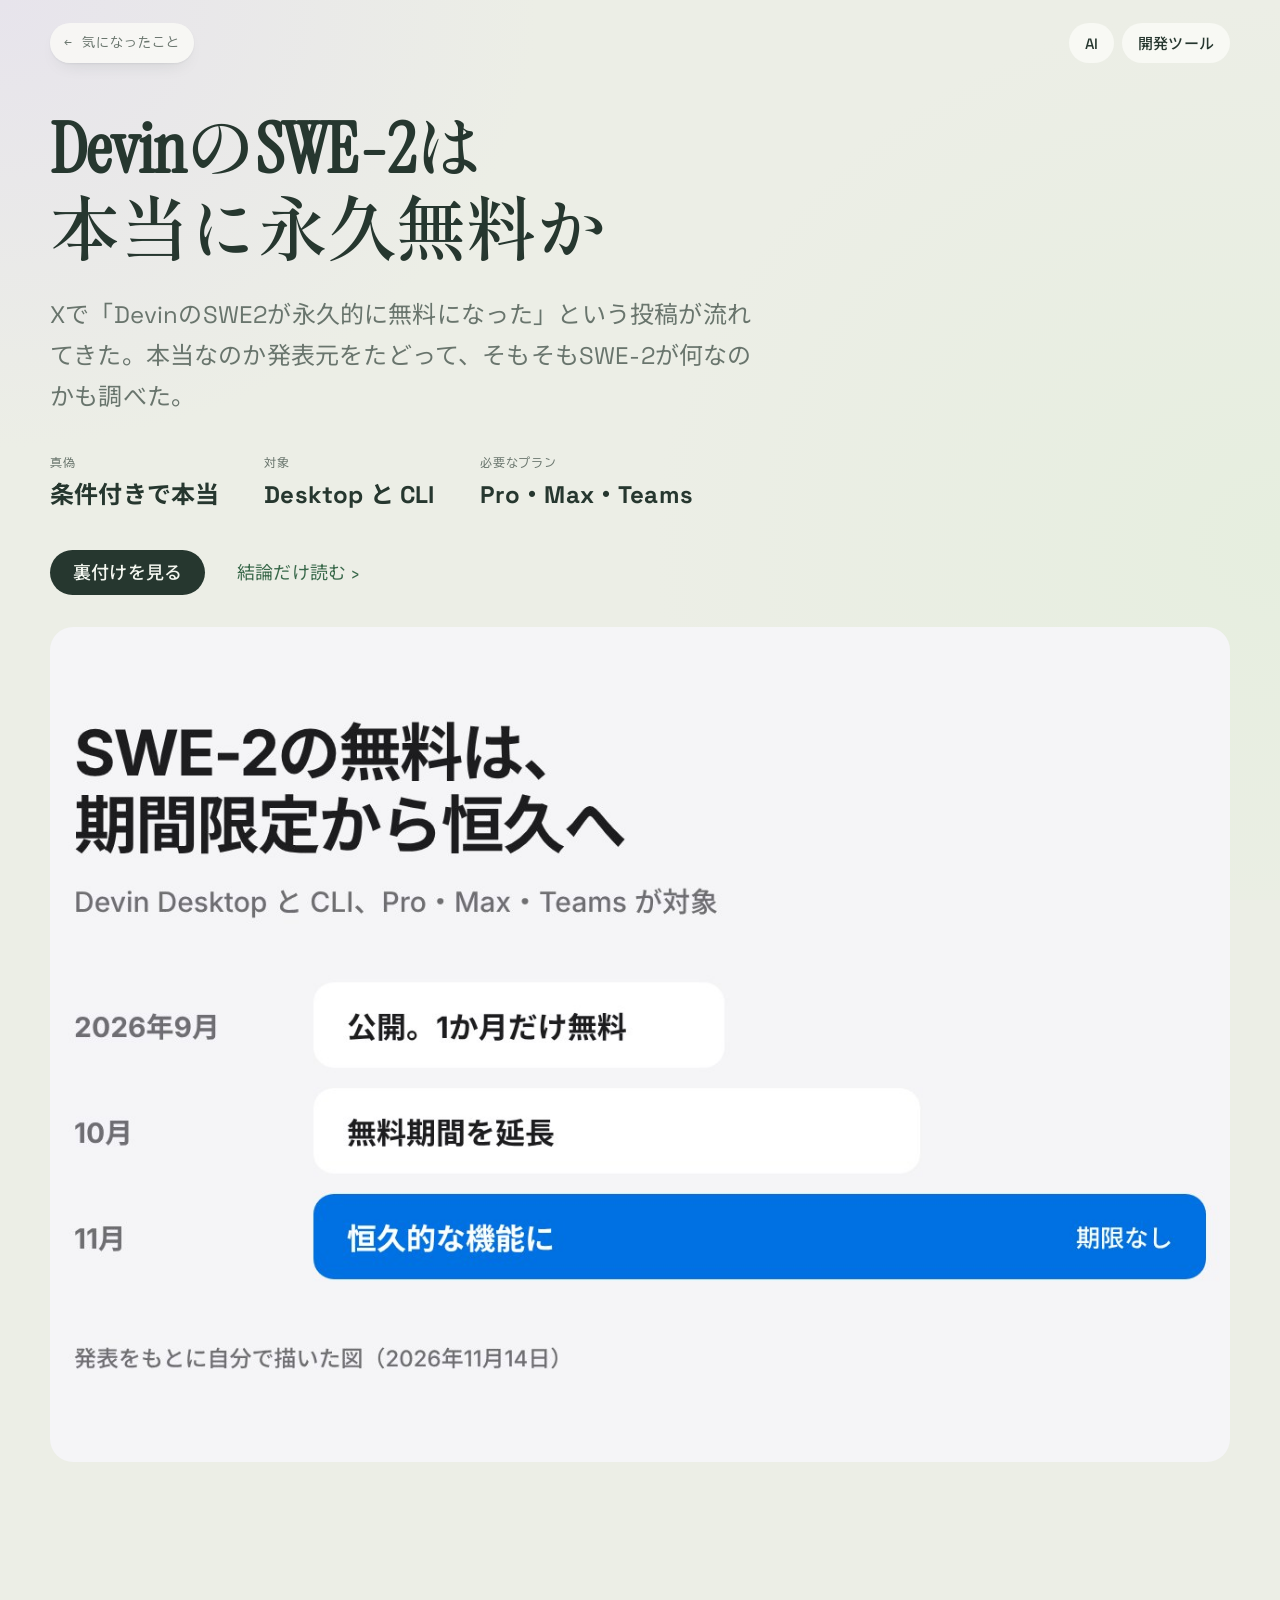
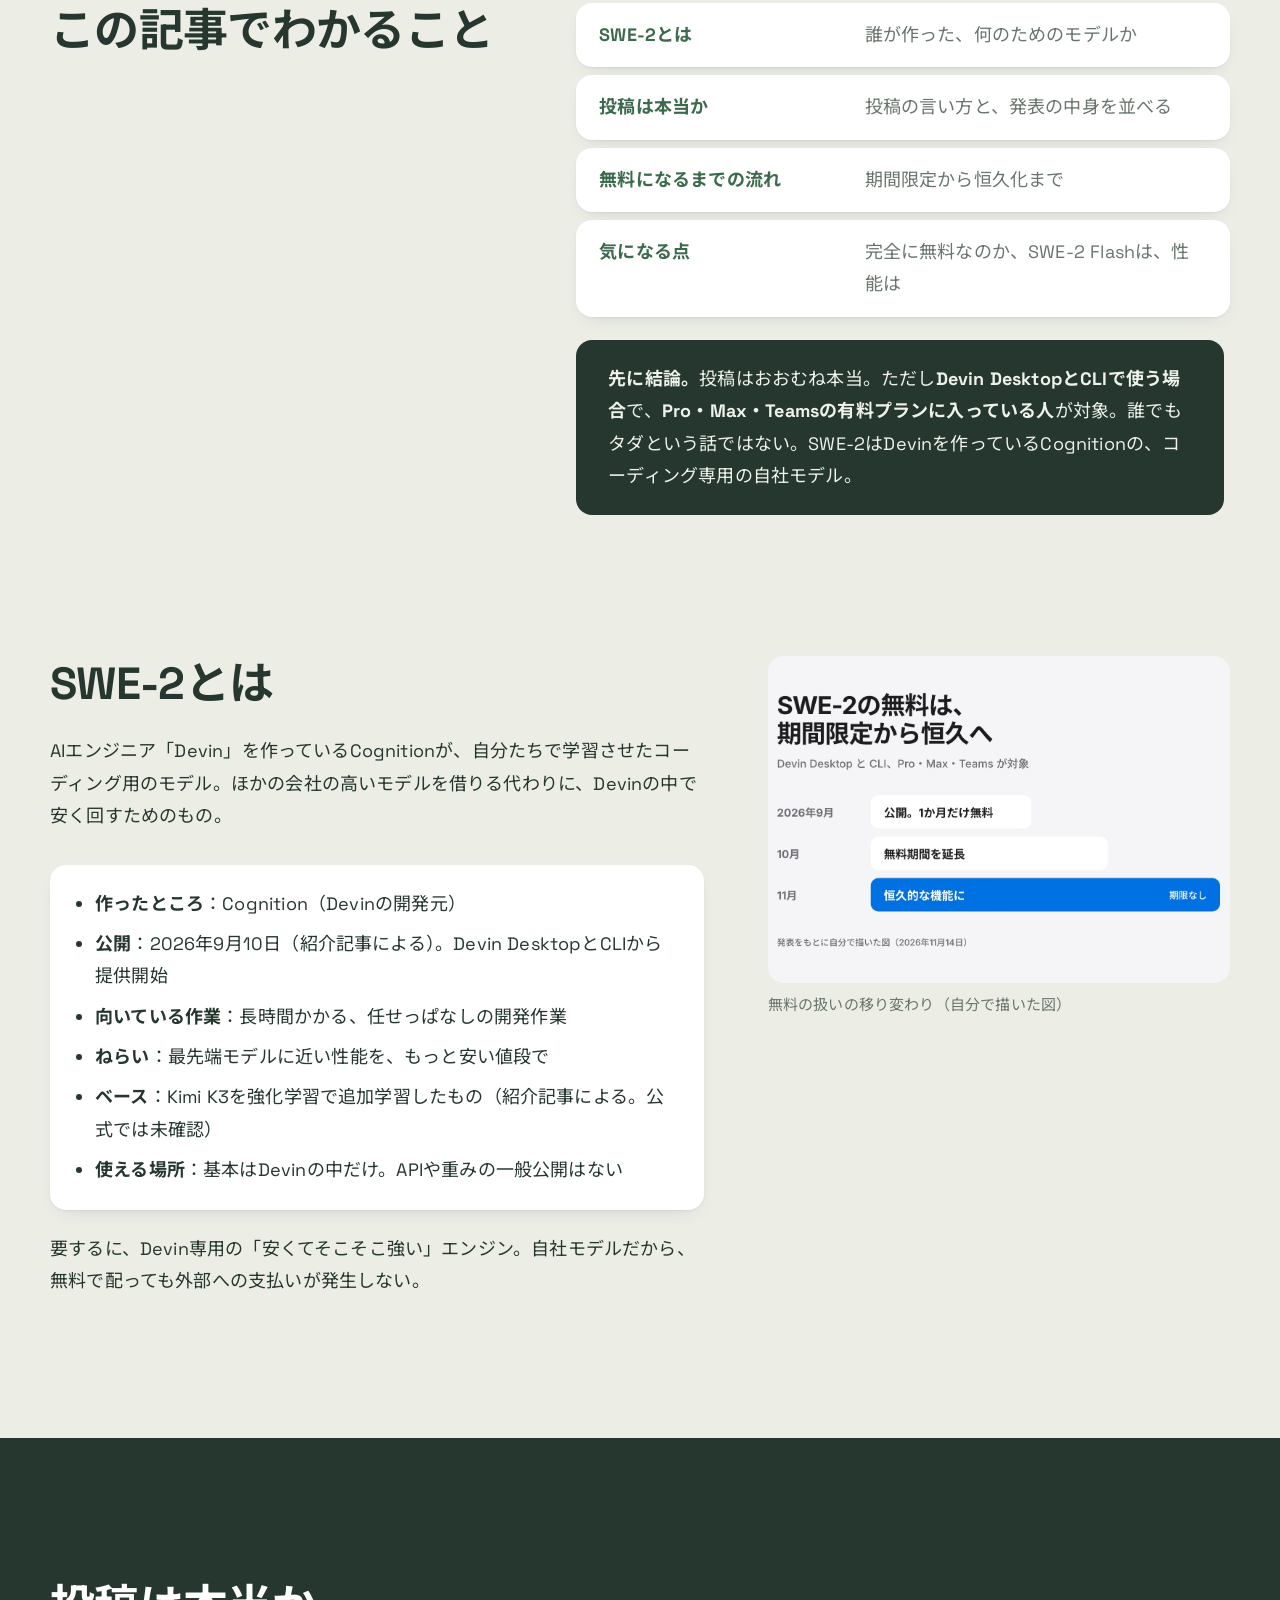
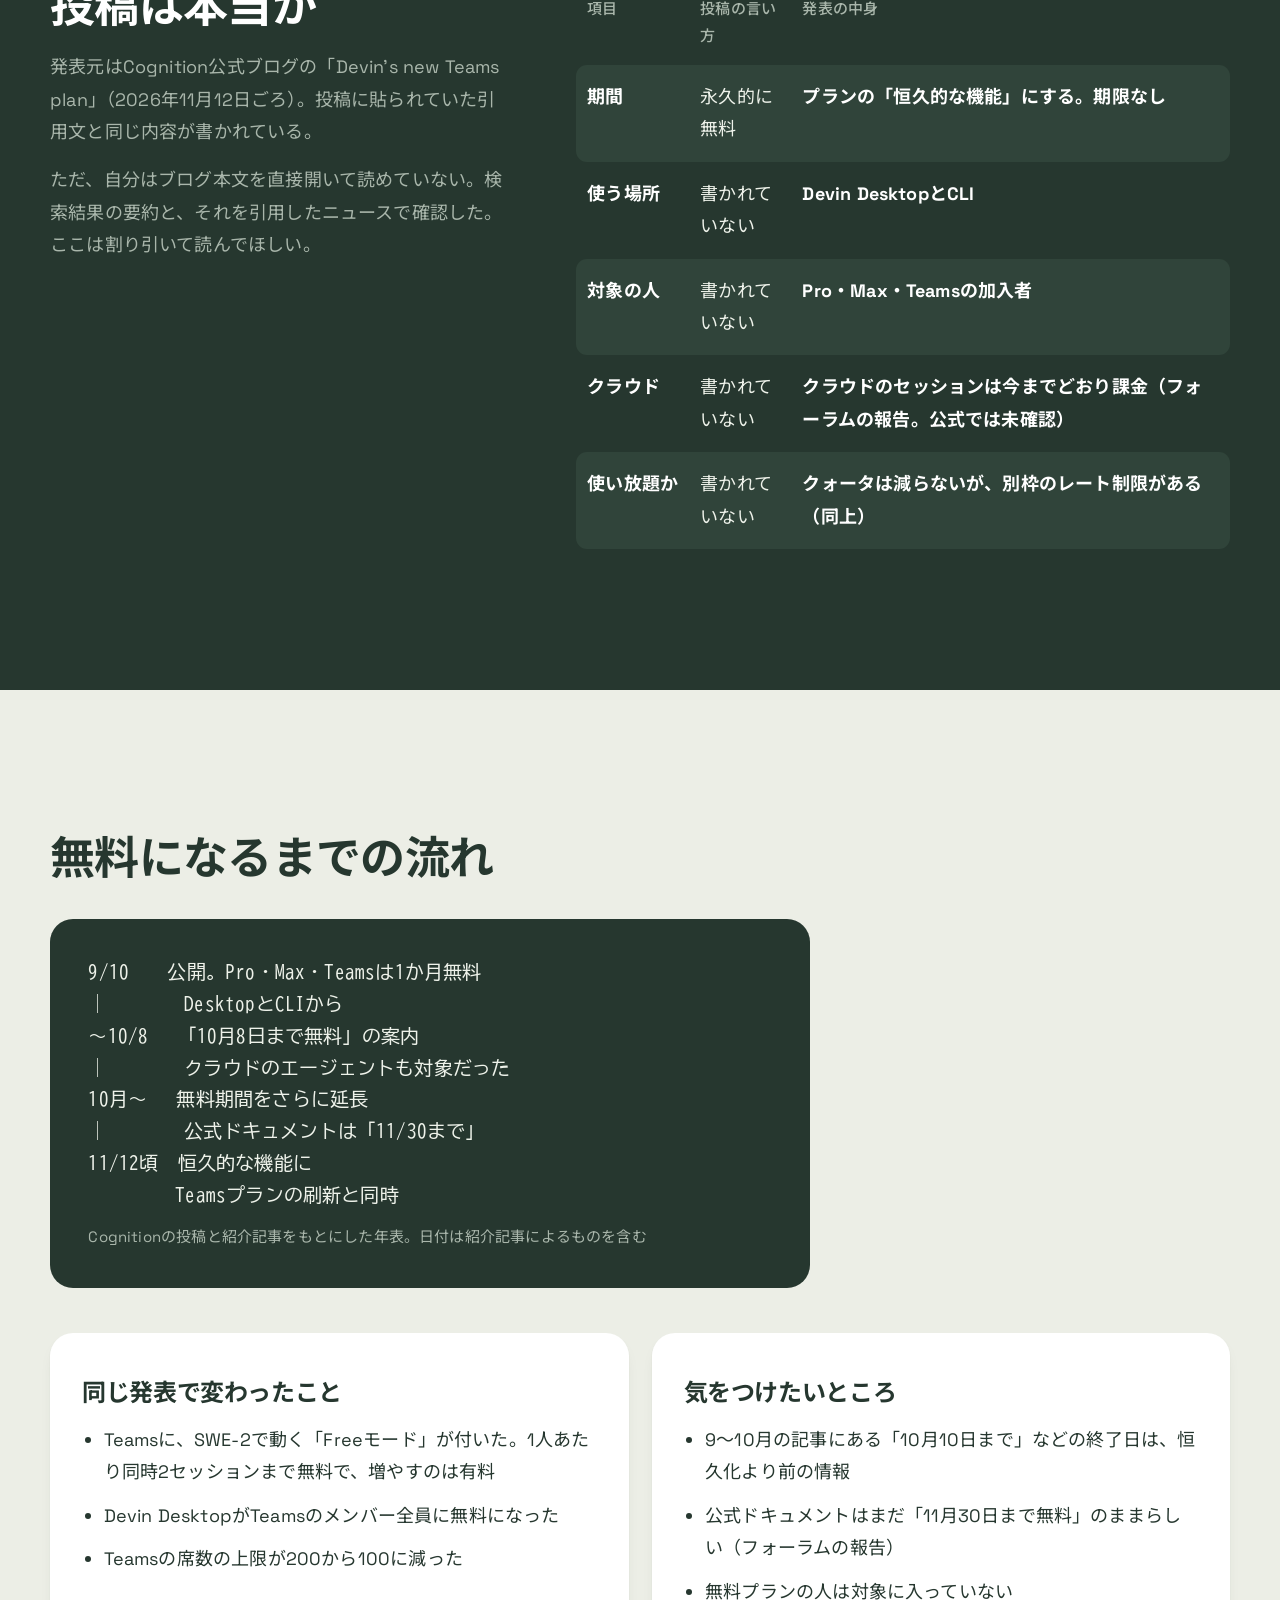
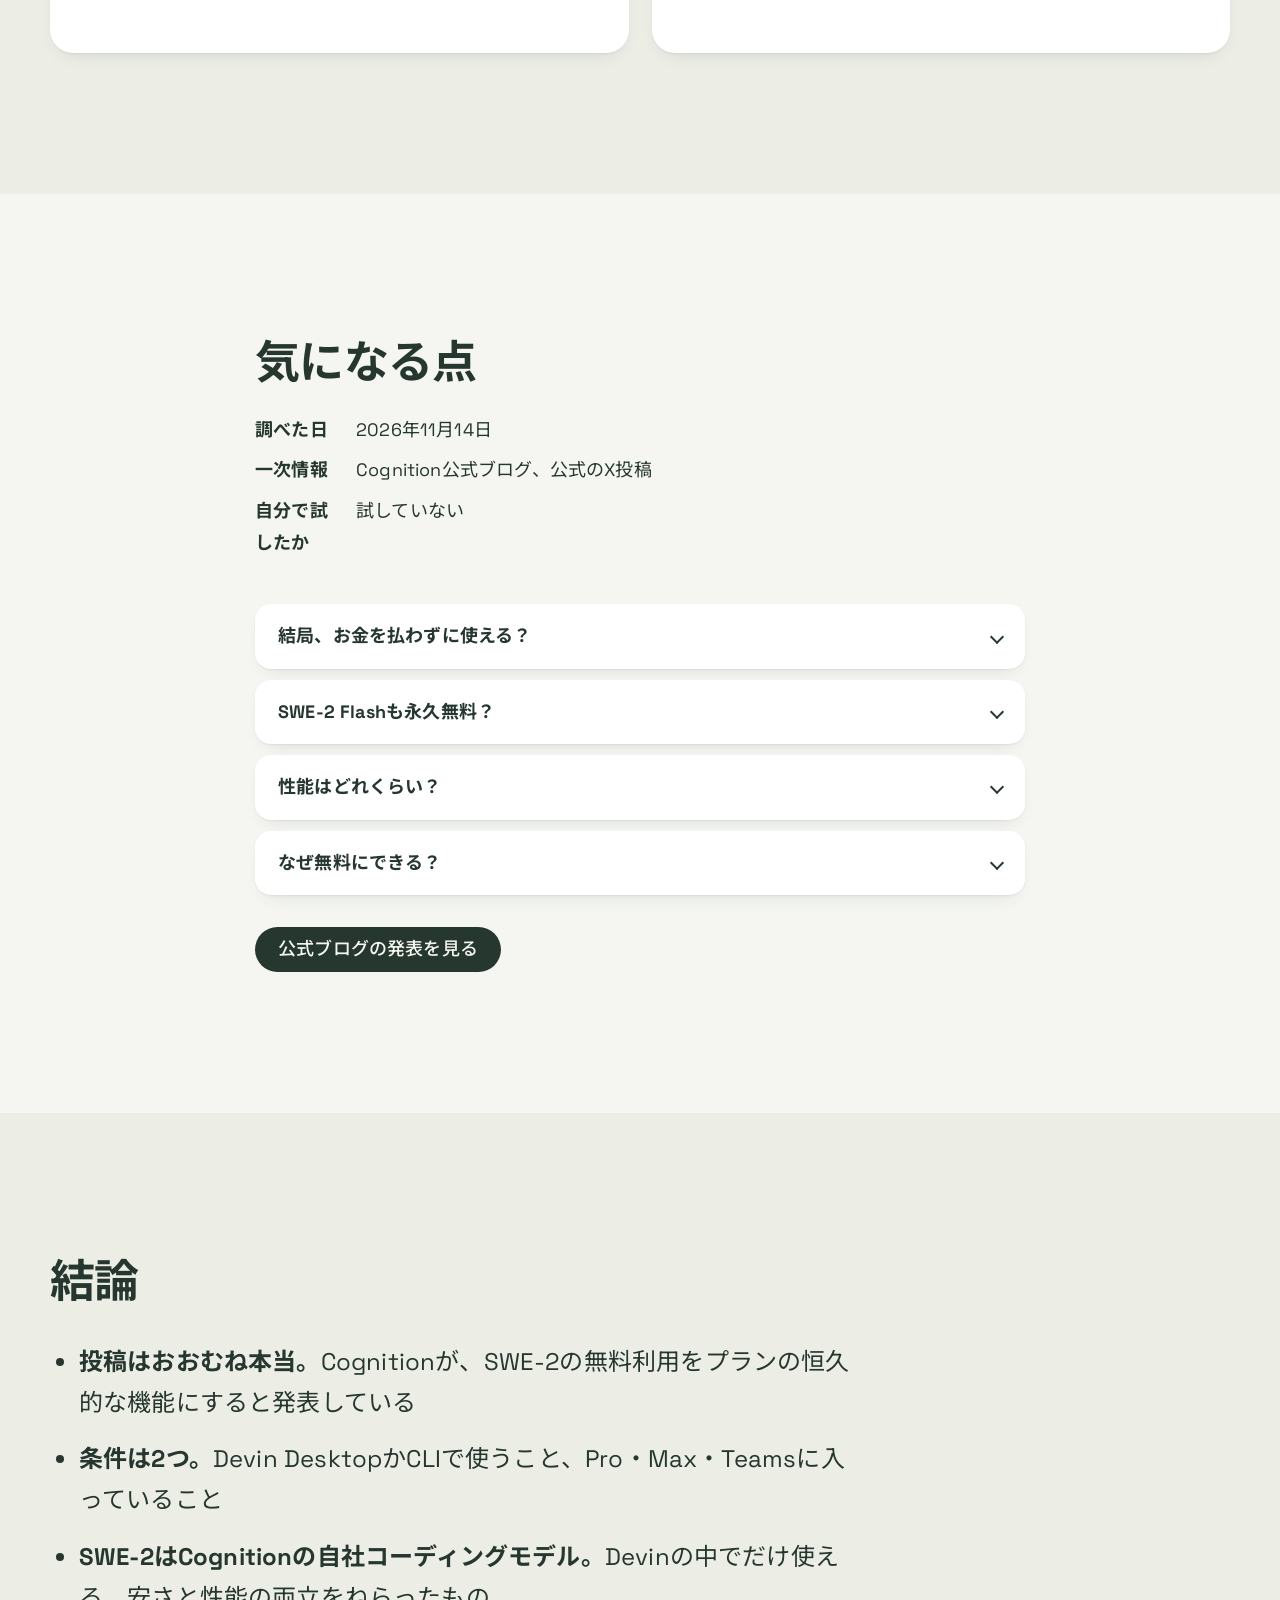
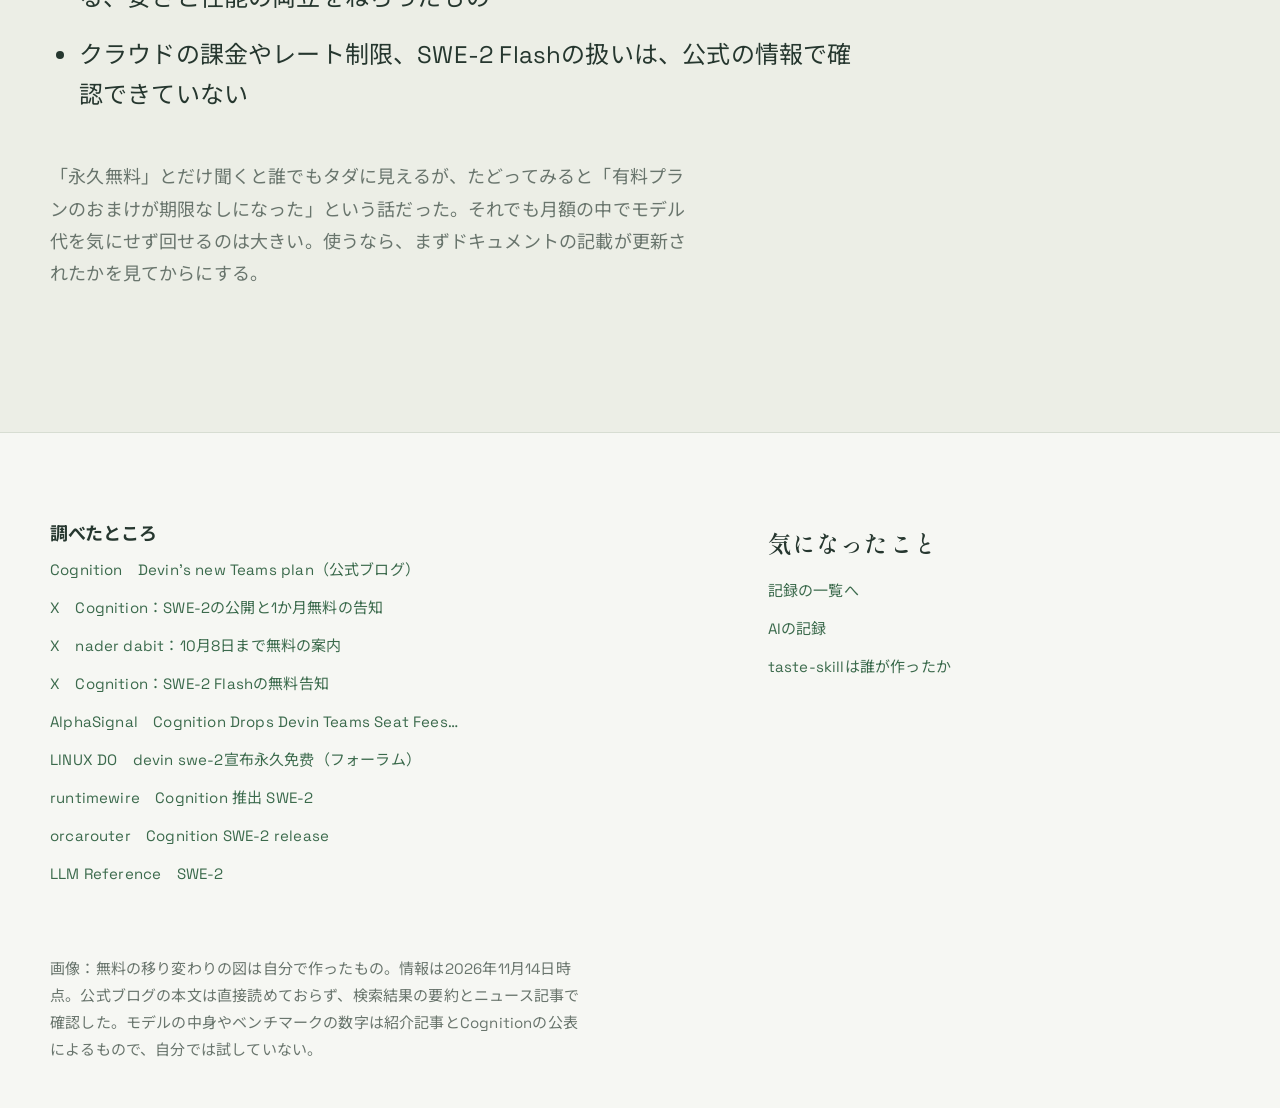
==== commit f7ee7025: "Redesign around a floating toolbox look: card stack, search bar, tab bar Home becomes a fanned card " ====
--- a/site/posts/devin-swe-2/index.html
+++ b/site/posts/devin-swe-2/index.html
@@ -7,7 +7,7 @@
 <meta name="description" content="「DevinのSWE-2が永久的に無料になった」という投稿を見たので、発表元をたどって裏付けを取り、SWE-2が何なのかを調べた記録。">
 <link rel="preconnect" href="https://fonts.googleapis.com">
 <link rel="preconnect" href="https://fonts.gstatic.com" crossorigin>
-<link href="https://fonts.googleapis.com/css2?family=BIZ+UDGothic&family=Inter:wght@400;500;700&family=Noto+Sans+JP:wght@400;500;700&display=swap" rel="stylesheet">
+<link href="https://fonts.googleapis.com/css2?family=BIZ+UDGothic&family=IBM+Plex+Mono:wght@400;500&family=Instrument+Serif:ital@0;1&family=Shippori+Mincho:wght@500;600&family=Space+Grotesk:wght@400;500;700&family=Noto+Sans+JP:wght@400;500;700&display=swap" rel="stylesheet">
 <link rel="stylesheet" href="../../css/site.css">
 <link rel="stylesheet" href="../../css/article.css">
 <link rel="stylesheet" href="post.css">
--- a/site/css/site.css
+++ b/site/css/site.css
@@ -1,25 +1,36 @@
 /* 気になったこと — 全ページ共通
    視認性が最優先。比率はすべて白銀比（1 : √2 ≒ 1.414）で刻む。
-   雰囲気はApple寄り：白と薄いグレーの面、黒い帯、青いボタン、余白で区切る。 */
+   雰囲気は「道具箱」：ラベンダーとミントのにじんだ地、白いカード、深い緑の角丸、
+   小さなラベルは等幅、大きな見出しは明朝／セリフを薄く。 */
 
 :root {
-  --bg: #ffffff;
-  --surface: #f5f5f7;
+  /* 色：薄いラベンダーからミントへのにじみ、深い緑の墨、差し色は朱 */
+  --bg: #eceee6;
+  --bg-lilac: #e7e4ec;
+  --bg-mint: #e6eedf;
+  --surface: #f8f9f4;
   --paper: #ffffff;
-  --line: #d2d2d7;
-  --ink: #1d1d1f;
-  --muted: #6e6e73;
-  --accent: #0071e3;
-  --accent-ink: #ffffff;
-  --accent-deep: #0062c4;
-  --link: #0066cc;
-  --night: #000000;
-  --night-2: #1d1d1f;
-  --night-ink: #f5f5f7;
-  --night-muted: #a1a1a6;
+  --glass: rgba(251, 252, 248, .78);
+  --line: #d7ddd2;
+  --ink: #26372f;
+  --muted: #69756d;
+  --faint: #9aa59c;
+  --accent: #26372f;
+  --accent-ink: #f4f7f0;
+  --accent-deep: #1a2721;
+  --link: #3b6a4c;
+  --signal: #c2562f;
+  --night: #26372f;
+  --night-2: #30443a;
+  --night-ink: #eef2ea;
+  --night-muted: #a9b6ab;
+  --shadow: 0 1px 2px rgba(38, 55, 47, .06), 0 18px 40px -18px rgba(38, 55, 47, .28);
+  --shadow-s: 0 1px 2px rgba(38, 55, 47, .06), 0 8px 20px -12px rgba(38, 55, 47, .22);
 
-  --font-display: -apple-system, BlinkMacSystemFont, "Inter", "Hiragino Sans", "Hiragino Kaku Gothic ProN", "Noto Sans JP", system-ui, sans-serif;
-  --font-text: -apple-system, BlinkMacSystemFont, "Inter", "Hiragino Sans", "Hiragino Kaku Gothic ProN", "Noto Sans JP", "Yu Gothic UI", system-ui, sans-serif;
+  --font-display: "Space Grotesk", "Hiragino Sans", "Hiragino Kaku Gothic ProN", "Noto Sans JP", system-ui, sans-serif;
+  --font-text: "Space Grotesk", "Hiragino Sans", "Hiragino Kaku Gothic ProN", "Noto Sans JP", "Yu Gothic UI", system-ui, sans-serif;
+  --font-serif: "Instrument Serif", "Shippori Mincho", "Hiragino Mincho ProN", "Yu Mincho", serif;
+  --font-mono: "IBM Plex Mono", "BIZ UDGothic", ui-monospace, monospace;
 
   /* 白銀比の刻み：8・11・16・23・32・45・64・90・128・181 */
   --s1: 8px; --s2: 11px; --s3: 16px; --s4: 23px; --s5: 32px;
@@ -48,7 +59,11 @@
 html { -webkit-text-size-adjust: 100%; scroll-behavior: smooth; }
 body {
   margin: 0;
-  background: var(--bg);
+  background:
+    radial-gradient(60vmax 50vmax at 0% 0%, var(--bg-lilac), transparent 70%),
+    radial-gradient(70vmax 60vmax at 100% 60%, var(--bg-mint), transparent 70%),
+    var(--bg);
+  background-attachment: fixed;
   color: var(--ink);
   font-family: var(--font-text);
   font-size: var(--step-body);
@@ -61,7 +76,7 @@
 a { color: var(--link); text-decoration: none; }
 a:hover { text-decoration: underline; text-underline-offset: 0.2em; }
 :focus-visible { outline: 3px solid var(--accent); outline-offset: 3px; border-radius: 4px; }
-::selection { background: #b3d7ff; color: var(--ink); }
+::selection { background: #cfe3c2; color: var(--ink); }
 h1, h2, h3 {
   font-family: var(--font-display);
   font-weight: 700;
@@ -69,15 +84,17 @@
   line-height: 1.25;
   margin: 0;
   text-wrap: balance;
+  word-break: auto-phrase;
 }
 p { margin: 0; }
-code { font-size: .9em; background: var(--surface); border-radius: 6px; padding: 1px 6px; overflow-wrap: anywhere; }
+code { font-family: var(--font-mono); font-size: .86em; background: var(--surface); border-radius: 6px; padding: 1px 6px; overflow-wrap: anywhere; }
+.mono { font-family: var(--font-mono); font-size: .75rem; letter-spacing: .08em; text-transform: uppercase; }
 .num { font-family: var(--font-display); font-variant-numeric: tabular-nums; letter-spacing: -0.01em; }
 
 /* frame */
 .wrap { padding-inline: var(--margin); max-width: calc(var(--max) + var(--margin) * 2); margin-inline: auto; }
 
-/* button: Appleの青い角丸 */
+/* button: 深い緑の角丸 */
 .btn {
   display: inline-flex; align-items: center; justify-content: center;
   min-height: 45px; padding: 0 var(--s4);
@@ -90,6 +107,8 @@
 .btn:hover { background: var(--accent-deep); color: var(--accent-ink); text-decoration: none; }
 .btn:active { transform: scale(.97); }
 
+.visually-hidden { position: absolute; width: 1px; height: 1px; overflow: hidden; clip: rect(0 0 0 0); white-space: nowrap; }
+
 /* tags */
 .tag {
   display: inline-flex; align-items: center; min-height: 40px; padding: 0 var(--s3);
@@ -99,9 +118,9 @@
   text-decoration: none; cursor: pointer;
   transition: background-color .2s var(--ease), color .2s var(--ease), transform .2s var(--ease);
 }
-.tag:hover { background: #e8e8ed; color: var(--ink); text-decoration: none; }
+.tag:hover { background: #e4e9df; color: var(--ink); text-decoration: none; }
 .tag:active { transform: scale(.96); }
-.tag[aria-pressed="true"] { background: var(--ink); color: #ffffff; }
+.tag[aria-pressed="true"] { background: var(--ink); color: var(--accent-ink); }
 .tags { display: flex; flex-wrap: wrap; gap: var(--s1); list-style: none; margin: 0; padding: 0; }
 
 /* entrance (content stays visible without script) */
--- a/site/css/article.css
+++ b/site/css/article.css
@@ -1,7 +1,5 @@
-/* 記事ページ共通。白い面と薄いグレーの帯を交互に置き、山場だけ黒い帯にする。
+/* 記事ページ共通。にじんだ地に白いカードを置き、帯は淡い面、山場だけ深い緑の帯にする。
    段組みは 1 : √2、写真は √2 : 1 か 1 : √2。 */
-
-.visually-hidden { position: absolute; width: 1px; height: 1px; overflow: hidden; clip: rect(0 0 0 0); white-space: nowrap; }
 
 /* ===== hero：見出しが先、写真はその下に大きく ===== */
 .hero {
@@ -15,12 +13,13 @@
   border-radius: var(--radius); background: var(--surface);
 }
 .hero-top { display: flex; flex-wrap: wrap; justify-content: space-between; align-items: center; gap: var(--s2); padding-bottom: var(--s4); }
-.hero-home { font-family: var(--font-display); font-weight: 700; font-size: var(--step-lead); color: var(--ink); letter-spacing: -0.01em; }
-.hero-home:hover { text-decoration: none; color: var(--link); }
-.hero h1 { font-size: var(--step-display); line-height: 1.12; letter-spacing: -0.03em; max-width: 14em; }
+.hero-home { font-family: var(--font-mono); font-size: .8125rem; letter-spacing: .08em; color: var(--muted); padding: 8px 14px; border-radius: 999px; background: var(--glass); box-shadow: var(--shadow-s); }
+.hero-home::before { content: "← "; }
+.hero-home:hover { text-decoration: none; color: var(--ink); }
+.hero h1 { font-family: var(--font-serif); font-weight: 600; font-size: clamp(2.4rem, 1.2rem + 4.6vw, 4.4rem); line-height: 1.16; letter-spacing: -0.01em; max-width: 14em; }
 .hero-lead { font-size: var(--step-lead); line-height: 1.7; max-width: 30em; color: var(--muted); }
 .hero-facts { display: flex; flex-wrap: wrap; gap: var(--s3) var(--s6); margin: var(--s2) 0 0; }
-.hero-facts dt { font-size: var(--step-small); color: var(--muted); }
+.hero-facts dt { font-family: var(--font-mono); font-size: .75rem; letter-spacing: .08em; color: var(--muted); }
 .hero-facts dd { margin: 0; font-size: var(--step-lead); font-weight: 700; }
 .hero-foot { display: flex; flex-wrap: wrap; align-items: center; gap: var(--s3) var(--s5); margin-top: var(--s2); }
 .hero-foot a:not(.btn) { font-size: var(--step-body); }
@@ -30,10 +29,10 @@
 .learn { padding-top: var(--gap-section); display: grid; grid-template-columns: minmax(0, 1fr) minmax(0, 1.414fr); gap: var(--s5) var(--s7); align-items: start; }
 .learn h2 { font-size: var(--step-head); }
 .learn-list { list-style: none; margin: 0; padding: 0; display: grid; gap: var(--s1); }
-.learn-list li { display: grid; grid-template-columns: minmax(0, 1fr) minmax(0, 1.414fr); gap: 4px var(--s4); padding: var(--s3) var(--s4); background: var(--surface); border-radius: var(--radius-s); }
+.learn-list li { display: grid; grid-template-columns: minmax(0, 1fr) minmax(0, 1.414fr); gap: 4px var(--s4); padding: var(--s3) var(--s4); background: var(--paper); border-radius: var(--radius-s); box-shadow: var(--shadow-s); }
 .learn-list a { font-weight: 700; font-size: var(--step-body); }
 .learn-list span { align-self: center; color: var(--muted); }
-.learn-short { margin-top: var(--s4); padding: var(--s4) var(--s5); background: var(--ink); color: #ffffff; border-radius: var(--radius-s); max-width: var(--measure); }
+.learn-short { margin-top: var(--s4); padding: var(--s4) var(--s5); background: var(--ink); color: var(--night-ink); border-radius: var(--radius-s); max-width: var(--measure); }
 
 /* ===== 見出しの大きさ（全セクション共通） ===== */
 .intro h2, .prices h2, .changes h2, .verdict h2, .faq h2, .conclusion h2, .estimate h2, .body-figure h2, .pro h2 { font-size: var(--step-head); }
@@ -45,14 +44,14 @@
 }
 .intro-text > * + * { margin-top: var(--s4); }
 .intro-text p { max-width: var(--measure); }
-.intro-points { margin: var(--s5) 0 0; padding: var(--s4) var(--s5) var(--s4) var(--s6); background: var(--surface); border-radius: var(--radius-s); line-height: 1.8; }
+.intro-points { margin: var(--s5) 0 0; padding: var(--s4) var(--s5) var(--s4) var(--s6); background: var(--paper); box-shadow: var(--shadow-s); border-radius: var(--radius-s); line-height: 1.8; }
 .intro-points li + li { margin-top: var(--s1); }
 .intro-plates { margin: 0; display: grid; gap: var(--s4); }
 .plate img { width: 100%; border-radius: var(--radius-s); aspect-ratio: var(--ratio); object-fit: cover; background: var(--surface); }
 .plate figcaption { margin-top: var(--s1); font-size: var(--step-small); color: var(--muted); }
 
 /* ===== 見積もり（グレーの帯） ===== */
-.estimate { margin-top: var(--gap-section); background: var(--surface); padding-block: var(--gap-section); }
+.estimate { margin-top: var(--gap-section); background: rgba(255, 255, 255, .5); padding-block: var(--gap-section); }
 .estimate-inner { display: grid; grid-template-columns: minmax(0, 1.414fr) minmax(320px, 1fr); gap: var(--s7); align-items: start; }
 .estimate-note { margin-top: var(--s3); max-width: var(--measure); }
 .config { margin-top: var(--s6); display: grid; gap: var(--s5); }
@@ -109,7 +108,7 @@
 .prices-head > * + * { margin-top: var(--s3); }
 .prices-photo { margin-top: var(--s5); aspect-ratio: var(--ratio-tall); object-fit: cover; object-position: top; border-radius: var(--radius); width: 100%; background: var(--surface); }
 .menu { display: grid; grid-template-columns: 1fr 1fr; gap: var(--s4); align-content: start; }
-.menu-group { padding: var(--s5); background: var(--surface); border-radius: var(--radius); }
+.menu-group { padding: var(--s5); background: var(--paper); border-radius: var(--radius); box-shadow: var(--shadow-s); }
 .menu-group h3 { font-size: var(--step-lead); }
 .menu-group ul { list-style: none; margin: var(--s3) 0 0; padding: 0; display: grid; gap: var(--s4); }
 .menu-group .row { display: flex; justify-content: space-between; align-items: baseline; gap: var(--s3); font-weight: 700; }
@@ -118,7 +117,7 @@
 
 /* ===== 山場：黒い帯 ===== */
 .changes { margin-top: var(--gap-section); background: var(--night); color: var(--night-ink); padding-block: var(--gap-section); }
-.changes a { color: #2997ff; }
+.changes a { color: #b7dca4; }
 .changes-inner { display: grid; grid-template-columns: minmax(0, 1fr) minmax(0, 1.414fr); gap: var(--s7); align-items: start; }
 .changes-head > * + * { margin-top: var(--s3); }
 .changes-head p { color: var(--night-muted); }
@@ -139,7 +138,7 @@
 .body-text > * + * { margin-top: var(--s4); }
 .body-text ul { padding-left: 1.2em; display: grid; gap: var(--s1); margin-bottom: 0; }
 .body-text p { max-width: var(--measure); }
-.drawing { margin: 0; background: var(--surface); border-radius: var(--radius); padding: clamp(16px, 3vw, 45px); }
+.drawing { margin: 0; background: var(--paper); box-shadow: var(--shadow-s); border-radius: var(--radius); padding: clamp(16px, 3vw, 45px); }
 .drawing svg { width: 100%; max-width: 560px; height: auto; display: block; margin-inline: auto; }
 .drawing figcaption { margin-top: var(--s2); font-size: var(--step-small); color: var(--muted); }
 
@@ -156,23 +155,23 @@
 
 /* ===== 判断フロー（AA） ===== */
 .verdict { padding-top: var(--gap-section); }
-.flow { margin: var(--s5) 0 0; background: var(--night-2); color: var(--night-ink); border-radius: var(--radius); padding: clamp(23px, 3vw, 45px); max-width: 760px; }
-.flow pre { margin: 0; font-family: "BIZ UDGothic", monospace; font-size: clamp(0.9375rem, 0.85rem + 0.4vw, 1.25rem); line-height: 1.7; overflow-x: auto; }
+.flow { margin: var(--s5) 0 0; background: var(--night); color: var(--night-ink); border-radius: var(--radius); padding: clamp(23px, 3vw, 45px); max-width: 760px; }
+.flow pre { margin: 0; font-family: "BIZ UDGothic", var(--font-mono); font-size: clamp(0.9375rem, 0.85rem + 0.4vw, 1.25rem); line-height: 1.7; overflow-x: auto; }
 .flow figcaption { margin-top: var(--s2); font-size: var(--step-small); color: var(--night-muted); }
 .verdict-cols { margin-top: var(--s6); display: grid; grid-template-columns: 1fr 1fr; gap: var(--s4); }
-.verdict-col { background: var(--surface); border-radius: var(--radius); padding: var(--s6) var(--s5); }
+.verdict-col { background: var(--paper); box-shadow: var(--shadow-s); border-radius: var(--radius); padding: var(--s6) var(--s5); }
 .verdict-col h3 { font-size: var(--step-lead); }
 .verdict-col ul { margin: var(--s3) 0 0; padding-left: 1.2em; display: grid; gap: var(--s2); }
 
 /* ===== 気になる点（グレーの帯） ===== */
-.faq { margin-top: var(--gap-section); background: var(--surface); padding-block: var(--gap-section); }
+.faq { margin-top: var(--gap-section); background: rgba(255, 255, 255, .5); padding-block: var(--gap-section); }
 .faq-inner { display: grid; grid-template-columns: minmax(0, 1.414fr) minmax(0, 1fr); gap: var(--s7); }
 .faq-facts { margin: var(--s4) 0 0; display: grid; gap: var(--s1); }
 .faq-facts div { display: grid; grid-template-columns: 5em 1fr; gap: var(--s2); }
 .faq-facts dt { font-weight: 700; }
 .faq-facts dd { margin: 0; max-width: var(--measure); }
 .qa { margin-top: var(--s6); display: grid; gap: var(--s2); }
-.qa details { background: #ffffff; border-radius: var(--radius-s); }
+.qa details { background: var(--paper); border-radius: var(--radius-s); box-shadow: var(--shadow-s); }
 .qa summary {
   list-style: none; cursor: pointer;
   display: flex; justify-content: space-between; align-items: center; gap: var(--s3);
@@ -198,7 +197,7 @@
 .conclusion-close { margin-top: var(--s6); max-width: var(--measure); color: var(--muted); }
 
 /* ===== フッター ===== */
-.back { background: var(--surface); padding: var(--s8) var(--margin) var(--s6); }
+.back { background: rgba(255, 255, 255, .55); border-top: 1px solid var(--line); padding: var(--s8) var(--margin) var(--s6); }
 .back-card {
   max-width: var(--max); margin-inline: auto;
   display: grid; grid-template-columns: minmax(0, 1.414fr) minmax(0, 1fr); gap: var(--s6) var(--s7);
@@ -208,7 +207,7 @@
 .sources, .back-links { list-style: none; margin: var(--s2) 0 0; padding: 0; display: grid; gap: var(--s2); }
 .back-addr { position: relative; padding-right: 110px; }
 .stamp { position: absolute; top: 0; right: 0; width: 90px; aspect-ratio: var(--ratio-tall); object-fit: cover; object-position: top; border-radius: var(--s2); }
-.back-sign { font-family: var(--font-display); font-weight: 700; font-size: var(--step-lead); }
+.back-sign { font-family: var(--font-serif); font-weight: 600; font-size: var(--step-lead); }
 .imprint { grid-column: 1 / -1; color: var(--muted); padding-top: var(--s4); max-width: var(--measure); }
 
 /* ===== タブレット・スマホ ===== */
